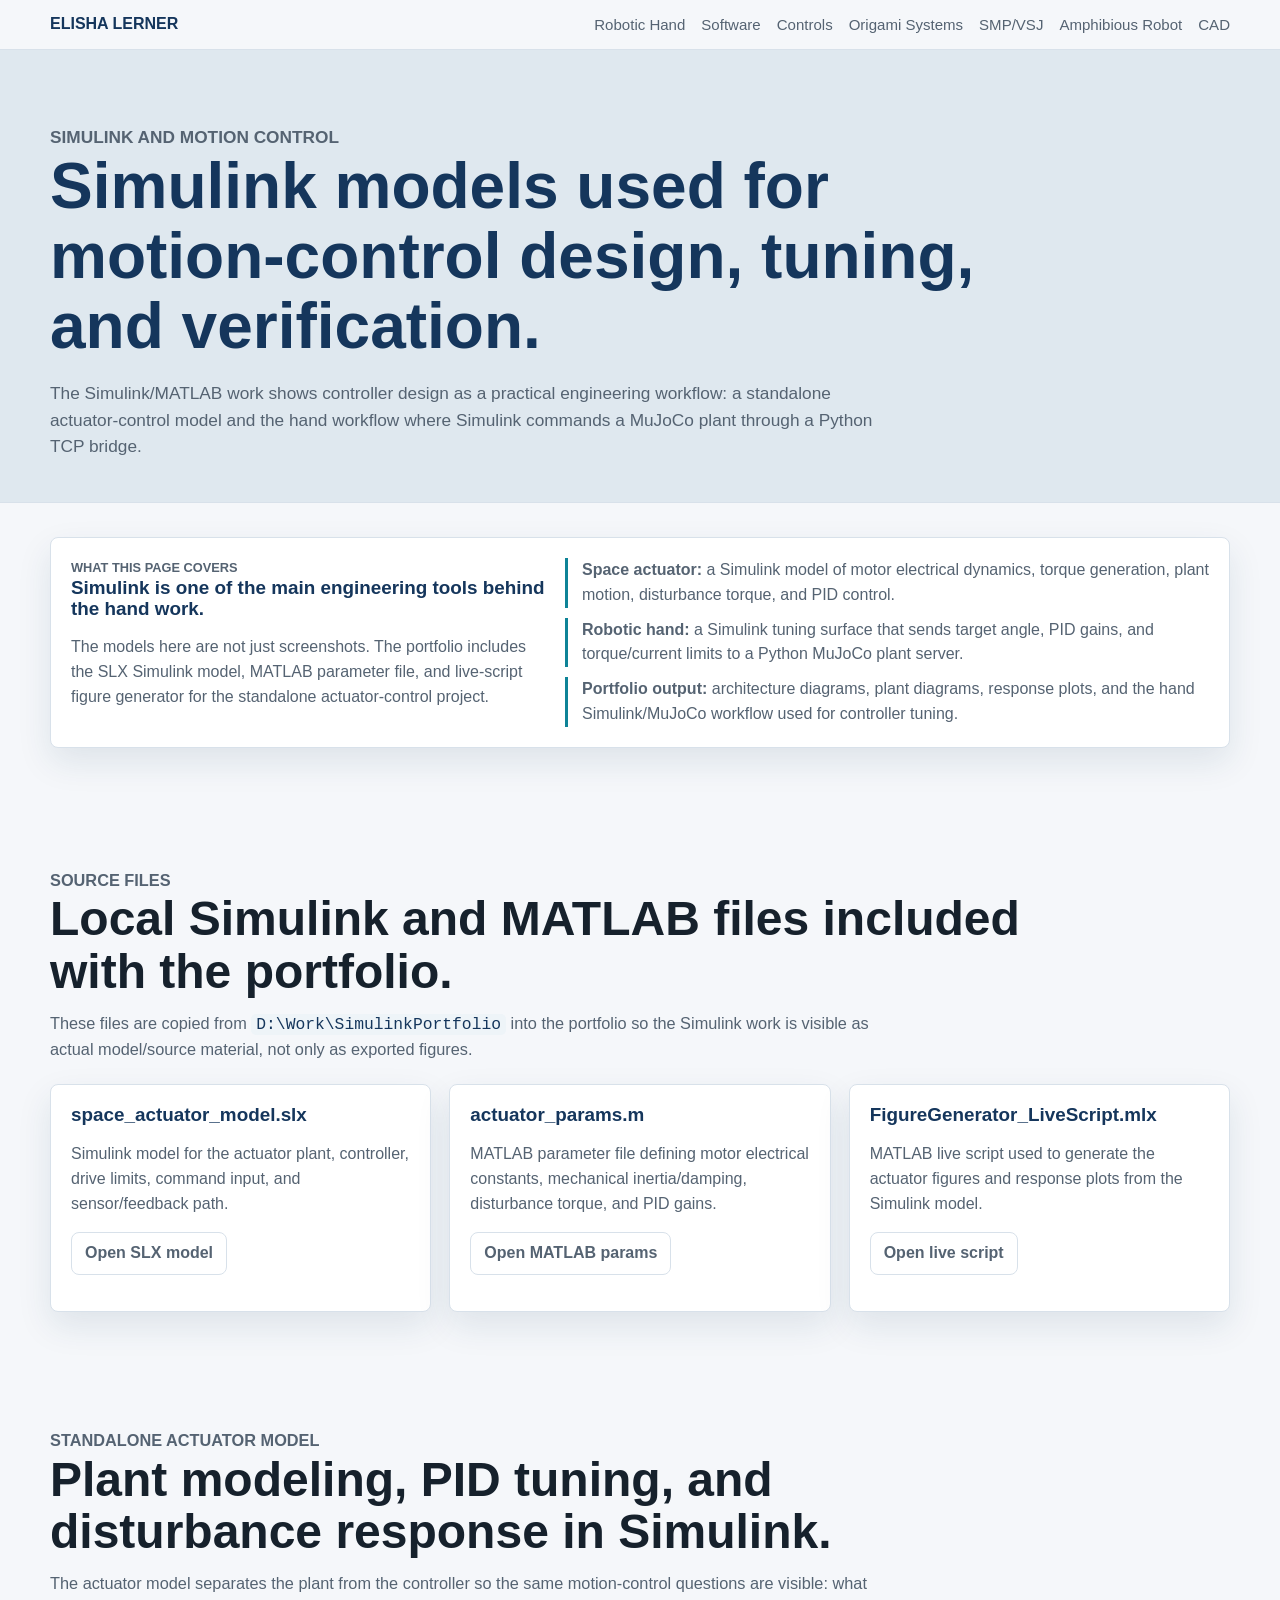
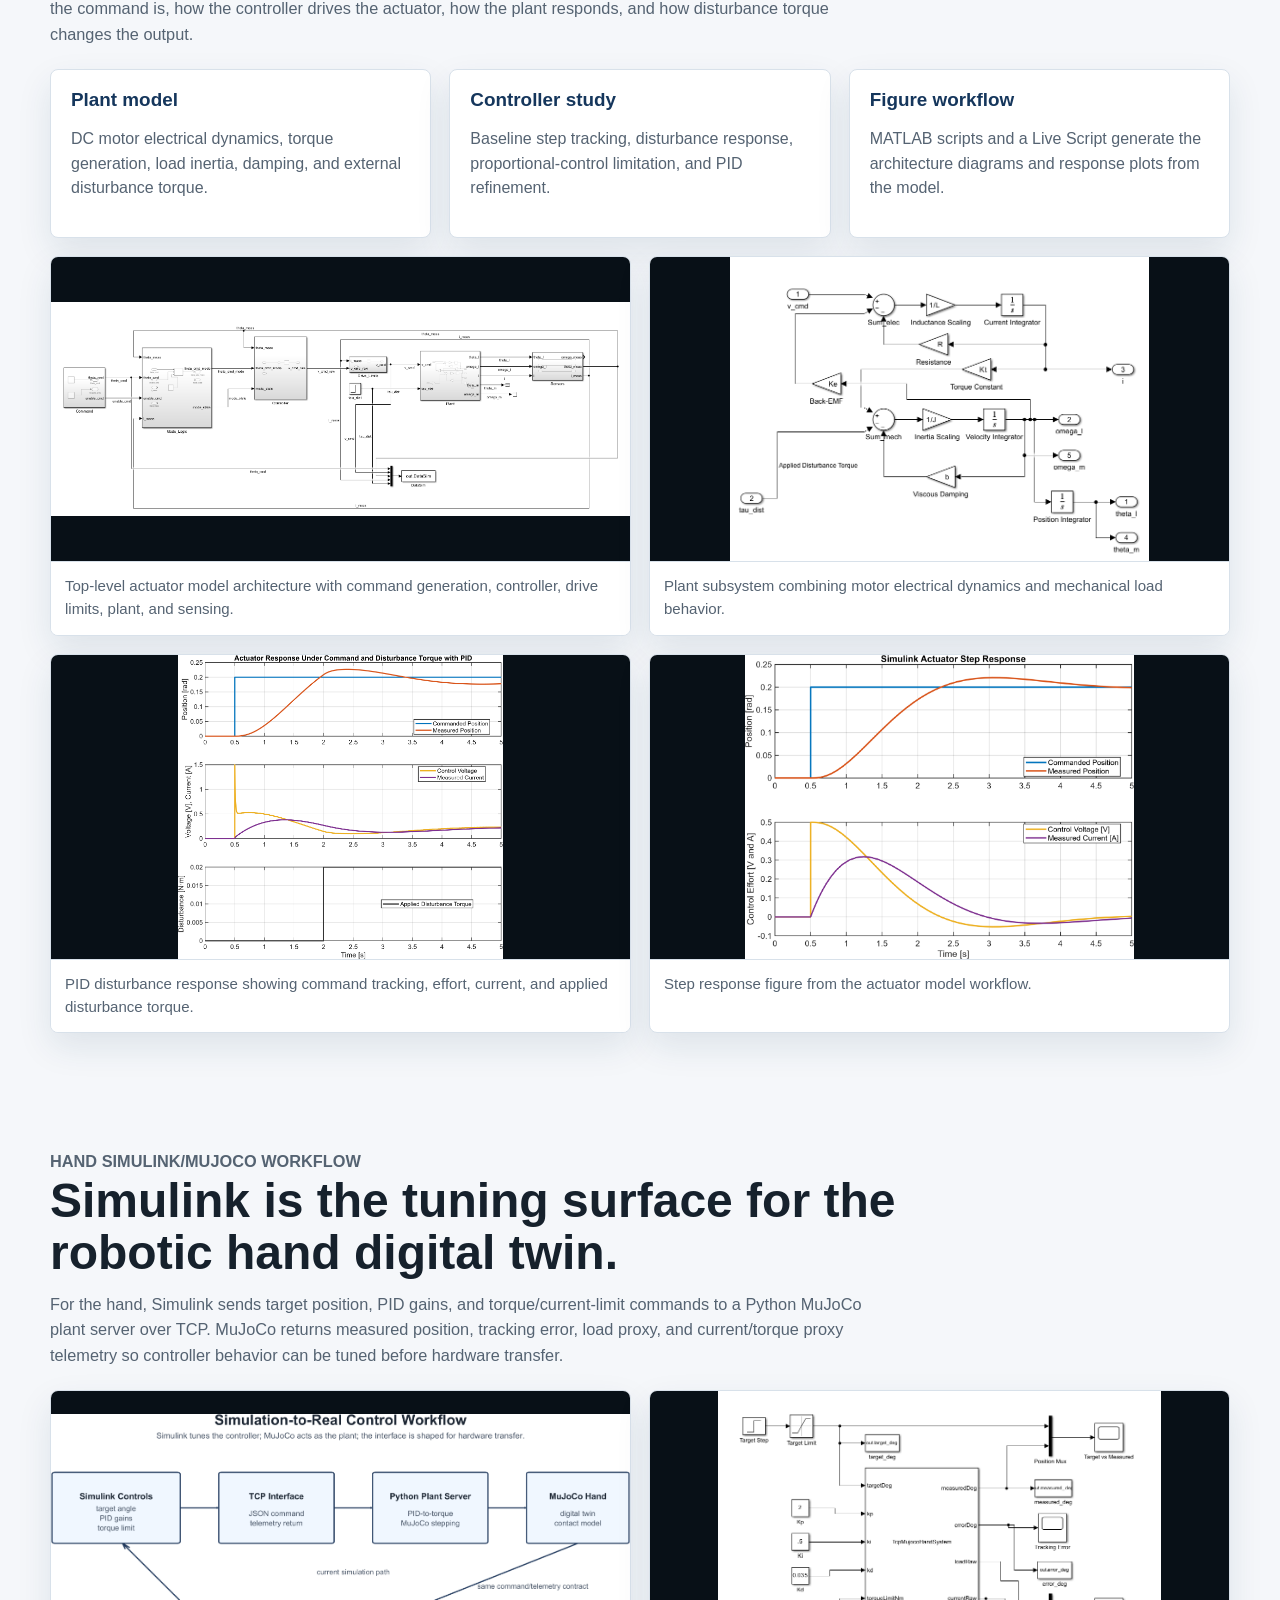
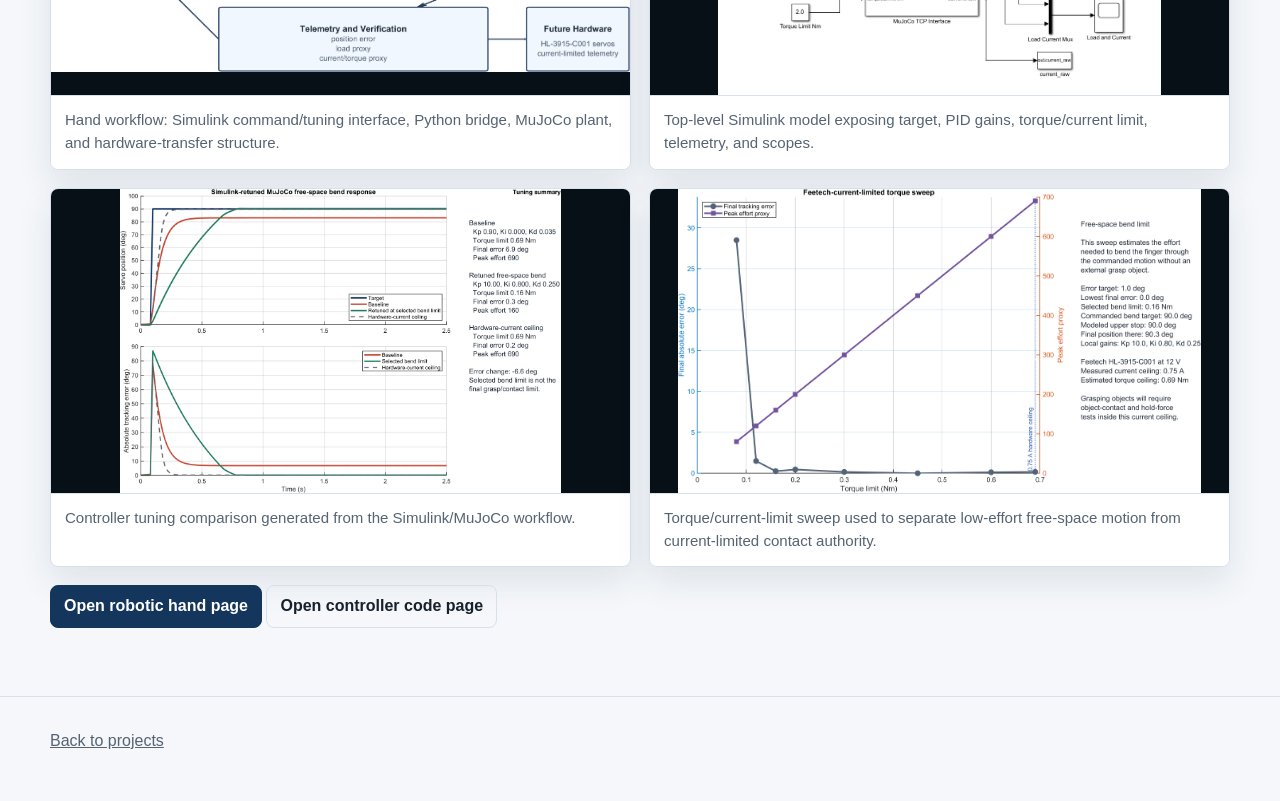
==== controls.html @ 348d8ac0 "Publish portfolio site" ====
<!doctype html>
<html lang="en">
<head>
  <meta charset="utf-8">
  <meta name="viewport" content="width=device-width, initial-scale=1">
  <title>Simulink Motion Control | Elisha Lerner</title>
  <link rel="stylesheet" href="style.css">
</head>
<body>
  <header class="topbar"><nav class="nav"><a class="brand" href="index.html">Elisha Lerner</a><div class="links"><a href="hand.html">Robotic Hand</a><a href="software.html">Software</a><a href="controls.html">Controls</a><a href="modular-origami.html">Origami Systems</a><a href="smp-origami-tca.html">SMP/VSJ</a><a href="amphibious.html">Amphibious Robot</a><a href="cad.html">CAD</a></div></nav></header>
  <section class="page-hero">
    <div class="shell">
      <p class="eyebrow">Simulink and motion control</p>
      <h1>Simulink models used for motion-control design, tuning, and verification.</h1>
      <p>The Simulink/MATLAB work shows controller design as a practical engineering workflow: a standalone actuator-control model and the hand workflow where Simulink commands a MuJoCo plant through a Python TCP bridge.</p>
    </div>
  </section>
  <main class="shell">
    <section class="section tight">
      <div class="case-snapshot">
        <div>
          <p class="snapshot-label">What this page covers</p>
          <h3>Simulink is one of the main engineering tools behind the hand work.</h3>
          <p>The models here are not just screenshots. The portfolio includes the SLX Simulink model, MATLAB parameter file, and live-script figure generator for the standalone actuator-control project.</p>
        </div>
        <ul>
          <li><strong>Space actuator:</strong> a Simulink model of motor electrical dynamics, torque generation, plant motion, disturbance torque, and PID control.</li>
          <li><strong>Robotic hand:</strong> a Simulink tuning surface that sends target angle, PID gains, and torque/current limits to a Python MuJoCo plant server.</li>
          <li><strong>Portfolio output:</strong> architecture diagrams, plant diagrams, response plots, and the hand Simulink/MuJoCo workflow used for controller tuning.</li>
        </ul>
      </div>
    </section>

    <section class="section">
      <div class="section-head">
        <p class="eyebrow">Source files</p>
        <h2>Local Simulink and MATLAB files included with the portfolio.</h2>
        <p>These files are copied from <code>D:\Work\SimulinkPortfolio</code> into the portfolio so the Simulink work is visible as actual model/source material, not only as exported figures.</p>
      </div>
      <div class="grid-3">
        <div class="panel"><h3>space_actuator_model.slx</h3><p>Simulink model for the actuator plant, controller, drive limits, command input, and sensor/feedback path.</p><p><a class="button" href="assets/simulink/source/space_actuator_model.slx">Open SLX model</a></p></div>
        <div class="panel"><h3>actuator_params.m</h3><p>MATLAB parameter file defining motor electrical constants, mechanical inertia/damping, disturbance torque, and PID gains.</p><p><a class="button" href="assets/simulink/source/actuator_params.m">Open MATLAB params</a></p></div>
        <div class="panel"><h3>FigureGenerator_LiveScript.mlx</h3><p>MATLAB live script used to generate the actuator figures and response plots from the Simulink model.</p><p><a class="button" href="assets/simulink/source/FigureGenerator_LiveScript.mlx">Open live script</a></p></div>
      </div>
    </section>

    <section class="section">
      <div class="section-head">
        <p class="eyebrow">Standalone actuator model</p>
        <h2>Plant modeling, PID tuning, and disturbance response in Simulink.</h2>
        <p>The actuator model separates the plant from the controller so the same motion-control questions are visible: what the command is, how the controller drives the actuator, how the plant responds, and how disturbance torque changes the output.</p>
      </div>
      <div class="grid-3">
        <div class="panel"><h3>Plant model</h3><p>DC motor electrical dynamics, torque generation, load inertia, damping, and external disturbance torque.</p></div>
        <div class="panel"><h3>Controller study</h3><p>Baseline step tracking, disturbance response, proportional-control limitation, and PID refinement.</p></div>
        <div class="panel"><h3>Figure workflow</h3><p>MATLAB scripts and a Live Script generate the architecture diagrams and response plots from the model.</p></div>
      </div>
      <div class="grid-2 source-note">
        <figure class="wide-media"><img src="assets/simulink/full-architecture.png" alt="Full Simulink actuator architecture"><figcaption>Top-level actuator model architecture with command generation, controller, drive limits, plant, and sensing.</figcaption></figure>
        <figure class="wide-media"><img src="assets/simulink/plant-architecture.png" alt="Simulink actuator plant architecture"><figcaption>Plant subsystem combining motor electrical dynamics and mechanical load behavior.</figcaption></figure>
        <figure class="wide-media"><img src="assets/simulink/actuator-disturbance-response-pid.png" alt="PID disturbance response"><figcaption>PID disturbance response showing command tracking, effort, current, and applied disturbance torque.</figcaption></figure>
        <figure class="wide-media"><img src="assets/simulink/actuator-step-response.png" alt="Actuator step response"><figcaption>Step response figure from the actuator model workflow.</figcaption></figure>
      </div>
    </section>

    <section class="section">
      <div class="section-head">
        <p class="eyebrow">Hand Simulink/MuJoCo workflow</p>
        <h2>Simulink is the tuning surface for the robotic hand digital twin.</h2>
        <p>For the hand, Simulink sends target position, PID gains, and torque/current-limit commands to a Python MuJoCo plant server over TCP. MuJoCo returns measured position, tracking error, load proxy, and current/torque proxy telemetry so controller behavior can be tuned before hardware transfer.</p>
      </div>
      <div class="grid-2">
        <figure class="wide-media"><img src="assets/hand/system-architecture.png" alt="Simulation-to-real robotic hand workflow"><figcaption>Hand workflow: Simulink command/tuning interface, Python bridge, MuJoCo plant, and hardware-transfer structure.</figcaption></figure>
        <figure class="wide-media"><img src="assets/hand/top-level-simulink.png" alt="Top-level Simulink hand controls"><figcaption>Top-level Simulink model exposing target, PID gains, torque/current limit, telemetry, and scopes.</figcaption></figure>
        <figure class="wide-media"><img src="assets/hand/controller-tuning-comparison.png" alt="Controller tuning comparison"><figcaption>Controller tuning comparison generated from the Simulink/MuJoCo workflow.</figcaption></figure>
        <figure class="wide-media"><img src="assets/hand/torque-limit-sweep.png" alt="Torque limit sweep"><figcaption>Torque/current-limit sweep used to separate low-effort free-space motion from current-limited contact authority.</figcaption></figure>
      </div>
      <p class="source-note"><a class="button primary" href="hand.html">Open robotic hand page</a> <a class="button" href="software.html">Open controller code page</a></p>
    </section>
  </main>
  <footer class="footer"><div class="shell"><a href="index.html">Back to projects</a></div></footer>
</body>
</html>
---- style.css ----
:root {
  --ink: #16212c;
  --muted: #556372;
  --paper: #f5f7fa;
  --panel: #ffffff;
  --line: #d8e1ea;
  --blue: #15365c;
  --cyan: #0e8397;
  --orange: #b85a2a;
  --green: #16735d;
  --violet: #594b8a;
  --shadow: 0 14px 34px rgba(21, 54, 92, 0.10);
}

* { box-sizing: border-box; }
html { scroll-behavior: smooth; }
body {
  margin: 0;
  color: var(--ink);
  background: var(--paper);
  font-family: Aptos, Calibri, "Segoe UI", sans-serif;
  font-size: 16px;
  line-height: 1.55;
  overflow-x: hidden;
}
a { color: inherit; }
img, video { display: block; max-width: 100%; }
code {
  padding: 1px 5px;
  border-radius: 5px;
  background: #eef4f8;
  color: var(--blue);
}

.code-view {
  margin: 0;
  padding: 18px;
  overflow: auto;
  max-height: 78vh;
  color: #dce7ef;
  background: #0b141d;
  border: 1px solid #1e3347;
  border-radius: 8px;
  box-shadow: var(--shadow);
  font: 0.88rem/1.5 Consolas, "Cascadia Code", "Courier New", monospace;
  white-space: pre;
}

.code-view code {
  padding: 0;
  color: inherit;
  background: transparent;
}

.topbar {
  position: sticky;
  top: 0;
  z-index: 20;
  background: rgba(245, 247, 250, 0.94);
  border-bottom: 1px solid var(--line);
  backdrop-filter: blur(14px);
}

.nav {
  width: min(1180px, calc(100% - 36px));
  margin: 0 auto;
  display: flex;
  align-items: center;
  justify-content: space-between;
  gap: 18px;
  padding: 12px 0;
}

.brand {
  color: var(--blue);
  font-weight: 800;
  letter-spacing: 0;
  text-transform: uppercase;
  text-decoration: none;
  white-space: nowrap;
}

.links {
  display: flex;
  flex-wrap: wrap;
  justify-content: flex-end;
  gap: 12px 16px;
  color: var(--muted);
  font-size: 0.94rem;
}

.links a {
  text-decoration: none;
}

.links a:hover,
.links a:focus-visible {
  color: var(--blue);
}

.hero {
  min-height: 650px;
  position: relative;
  display: grid;
  align-items: end;
  overflow: hidden;
  background: #05080b;
}

.hero video,
.hero img.bg {
  position: absolute;
  inset: 0;
  width: 100%;
  height: 100%;
  object-fit: cover;
  opacity: 0.72;
}

.hero::after {
  content: "";
  position: absolute;
  inset: 0;
  background:
    linear-gradient(90deg, rgba(5, 8, 11, 0.94), rgba(5, 8, 11, 0.66) 50%, rgba(5, 8, 11, 0.30)),
    linear-gradient(0deg, rgba(5, 8, 11, 0.78), rgba(5, 8, 11, 0.05) 42%);
}

.hero-content {
  position: relative;
  z-index: 1;
  width: min(1180px, calc(100% - 36px));
  margin: 0 auto;
  padding: 88px 0 58px;
  color: white;
}

.eyebrow {
  margin: 0 0 12px;
  color: #8fd9e6;
  font-weight: 800;
  letter-spacing: 0;
  text-transform: uppercase;
  font-size: 0.82rem;
}

h1, h2, h3 {
  margin: 0;
  line-height: 1.1;
  letter-spacing: 0;
}

h1 {
  max-width: 940px;
  font-size: 4.65rem;
  overflow-wrap: break-word;
}

.hero-content .lede {
  max-width: 790px;
  margin: 20px 0 0;
  color: rgba(255,255,255,0.86);
  font-size: 1.14rem;
}

.hero-proof {
  display: grid;
  grid-template-columns: repeat(4, minmax(0, 1fr));
  gap: 10px;
  max-width: 940px;
  margin-top: 26px;
}

.proof-item {
  min-height: 96px;
  padding: 13px 14px;
  border: 1px solid rgba(255,255,255,0.22);
  border-radius: 8px;
  background: rgba(255,255,255,0.10);
}

.proof-item strong {
  display: block;
  color: #fff;
  font-size: 1.38rem;
  line-height: 1.1;
}

.proof-item span {
  display: block;
  margin-top: 7px;
  color: rgba(255,255,255,0.76);
  font-size: 0.92rem;
}

.actions, .chips, .tag-list {
  display: flex;
  flex-wrap: wrap;
  gap: 10px;
  margin-top: 24px;
}

.button, .chip, .tag {
  display: inline-flex;
  align-items: center;
  min-height: 38px;
  border: 1px solid var(--line);
  border-radius: 8px;
  padding: 8px 13px;
  text-decoration: none;
  font-weight: 700;
}

.button.primary {
  color: #fff;
  background: var(--blue);
  border-color: var(--blue);
}

.button:hover,
.button:focus-visible {
  border-color: var(--cyan);
}

.hero .button {
  color: #fff;
  border-color: rgba(255,255,255,0.35);
  background: rgba(255,255,255,0.10);
}

.hero .button.primary {
  background: #fff;
  color: var(--blue);
  border-color: #fff;
}

.chip, .tag {
  min-height: 32px;
  color: var(--muted);
  background: #eef4f7;
  border-color: #dbe7ef;
  font-size: 0.88rem;
}

.hero .chip {
  color: rgba(255,255,255,0.86);
  background: rgba(255,255,255,0.10);
  border-color: rgba(255,255,255,0.20);
}

.shell {
  width: min(1180px, calc(100% - 36px));
  margin: 0 auto;
}

.section {
  padding: 52px 0;
}

.section.tight {
  padding: 34px 0;
}

.section-head {
  margin-bottom: 22px;
}

.section-head h2 {
  max-width: 980px;
  font-size: 3rem;
}

.section-head p {
  max-width: 820px;
  margin: 12px 0 0;
  color: var(--muted);
  font-size: 1.02rem;
}

.grid-2, .grid-3, .grid-4 {
  display: grid;
  gap: 18px;
}

.grid-2 { grid-template-columns: repeat(2, minmax(0, 1fr)); }
.grid-3 { grid-template-columns: repeat(3, minmax(0, 1fr)); }
.grid-4 { grid-template-columns: repeat(4, minmax(0, 1fr)); }

.panel, .card, .metric, figure, .quote-box, .case-snapshot, .role-strip {
  background: var(--panel);
  border: 1px solid var(--line);
  border-radius: 8px;
  box-shadow: var(--shadow);
}

.panel, .card, .metric, .quote-box, .case-snapshot {
  padding: 20px;
}

.card h3, .panel h3, .case-snapshot h3 {
  color: var(--blue);
  font-size: 1.18rem;
  margin-bottom: 9px;
}

.card p, .panel p, .metric span, figcaption, li, .case-snapshot p {
  color: var(--muted);
}

.metric strong {
  display: block;
  color: var(--blue);
  font-size: 2.35rem;
  line-height: 1;
  overflow-wrap: anywhere;
}

.metric span {
  display: block;
  margin-top: 8px;
}

.role-strip {
  display: grid;
  grid-template-columns: repeat(4, minmax(0, 1fr));
  overflow: hidden;
}

.role-strip div {
  padding: 18px 20px;
  border-left: 1px solid var(--line);
}

.role-strip div:first-child {
  border-left: 0;
}

.role-strip strong {
  display: block;
  color: var(--blue);
  margin-bottom: 6px;
}

.role-strip span {
  color: var(--muted);
}

.case-snapshot {
  display: grid;
  grid-template-columns: 0.85fr 1.15fr;
  gap: 18px;
  align-items: start;
  margin-bottom: 22px;
}

.snapshot-label {
  margin: 0;
  color: var(--orange);
  font-weight: 800;
  text-transform: uppercase;
  font-size: 0.8rem;
}

.case-snapshot ul {
  margin: 0;
  padding: 0;
  display: grid;
  gap: 10px;
}

.case-snapshot li {
  list-style: none;
  padding: 0 0 0 14px;
  border-left: 3px solid var(--cyan);
}

.evidence-links {
  display: flex;
  flex-wrap: wrap;
  gap: 10px;
  margin-top: 16px;
}

figure { margin: 0; overflow: hidden; }

figure img, figure video {
  width: 100%;
  background: #081017;
}

figcaption {
  padding: 12px 14px 14px;
  border-top: 1px solid var(--line);
  background: #fff;
  font-size: 0.94rem;
}

.wide-media img, .wide-media video { aspect-ratio: 16 / 8.4; object-fit: contain; }
.media-fill img, .media-fill video { aspect-ratio: 16 / 9; object-fit: cover; }
.media-contain img, .media-contain video {
  width: 100%;
  aspect-ratio: 16 / 10;
  object-fit: contain;
  padding: 10px;
  background: #f7f9fb;
}
.diagram-media img, .diagram-media video { aspect-ratio: 4 / 3; }
.compact-section { padding-top: 18px; }

.project-detail {
  display: grid;
  grid-template-columns: 0.95fr 1.05fr;
  gap: 18px;
  align-items: start;
}

.fact-list {
  margin: 0;
  padding: 0;
  display: grid;
  gap: 10px;
}

.fact-list li {
  list-style: none;
  padding: 12px 14px;
  background: #eef4f8;
  border-left: 4px solid var(--cyan);
}

.lead-case {
  display: grid;
  grid-template-columns: 1.05fr 0.95fr;
  gap: 22px;
  align-items: start;
}

.lead-copy {
  display: grid;
  gap: 16px;
}

.timeline {
  display: grid;
  gap: 12px;
}

.timeline li {
  list-style: none;
  padding: 13px 15px;
  border-left: 4px solid var(--cyan);
  background: #eef7fa;
}

.table-wrap {
  overflow-x: auto;
  background: #fff;
  border: 1px solid var(--line);
  border-radius: 8px;
}

table {
  width: 100%;
  border-collapse: collapse;
}

th, td {
  padding: 12px 14px;
  border-top: 1px solid var(--line);
  text-align: left;
  vertical-align: top;
}

thead th {
  border-top: 0;
  color: var(--blue);
  background: #eaf1f7;
  font-size: 0.84rem;
  text-transform: uppercase;
  letter-spacing: 0;
}

td { color: var(--muted); }

.status {
  display: inline-block;
  border-radius: 6px;
  padding: 3px 8px;
  color: #fff;
  background: var(--green);
  font-weight: 800;
  font-size: 0.78rem;
}

.warning { color: var(--orange); font-weight: 800; }
.source-note { margin-top: 18px; }

.page-hero {
  background: #dfe8ef;
  border-bottom: 1px solid var(--line);
}

.page-hero .shell {
  padding: 56px 0 42px;
}

.page-hero h1 {
  color: var(--blue);
  max-width: 980px;
  font-size: 4rem;
}

.page-hero p {
  max-width: 840px;
  margin: 18px 0 0;
  color: var(--muted);
  font-size: 1.08rem;
}

.footer {
  padding: 32px 0 48px;
  border-top: 1px solid var(--line);
  color: var(--muted);
}

.project-grid {
  display: grid;
  grid-template-columns: repeat(2, minmax(0, 1fr));
  gap: 18px;
}

.project-card {
  display: grid;
  grid-template-columns: 0.9fr 1.1fr;
  gap: 0;
  min-height: 260px;
  overflow: hidden;
  background: var(--panel);
  border: 1px solid var(--line);
  border-radius: 8px;
  box-shadow: var(--shadow);
}

.project-card.featured {
  grid-column: 1 / -1;
  grid-template-columns: 1.05fr 0.95fr;
  min-height: 330px;
  border-color: rgba(14, 131, 151, 0.45);
}

.project-card img {
  width: 100%;
  height: 100%;
  min-height: 260px;
  object-fit: cover;
  background: #071016;
}

.project-card > div {
  padding: 22px;
  display: flex;
  flex-direction: column;
  align-items: flex-start;
  justify-content: center;
}

.project-card h3 {
  color: var(--blue);
  font-size: 1.55rem;
}

.project-card p {
  margin: 12px 0 18px;
  color: var(--muted);
}

.summary-band {
  background: #eaf0f5;
  border-top: 1px solid var(--line);
  border-bottom: 1px solid var(--line);
}

.summary-band .shell {
  padding: 26px 0;
  display: flex;
  justify-content: space-between;
  gap: 18px;
  align-items: center;
}

.summary-band p {
  margin: 0;
  color: var(--muted);
}

@media (max-width: 1000px) {
  h1 { font-size: 3.7rem; }
  .page-hero h1 { font-size: 3.35rem; }
  .section-head h2 { font-size: 2.45rem; }
  .hero-proof, .role-strip, .grid-4 { grid-template-columns: repeat(2, minmax(0, 1fr)); }
}

@media (max-width: 900px) {
  .shell, .nav, .hero-content {
    width: calc(100% - 28px);
    max-width: 1180px;
  }

  .nav {
    align-items: flex-start;
    flex-direction: column;
    gap: 10px;
  }

  .links {
    width: 100%;
    display: flex;
    flex-wrap: nowrap;
    justify-content: flex-start;
    gap: 8px;
    overflow-x: auto;
    padding-bottom: 4px;
  }

  .links a {
    flex: 0 0 auto;
    padding: 7px 10px;
    border: 1px solid var(--line);
    border-radius: 8px;
    background: #fff;
  }

  .lead-case,
  .grid-2,
  .grid-3,
  .project-grid,
  .project-card,
  .project-card.featured,
  .project-detail,
  .case-snapshot {
    grid-template-columns: 1fr;
  }

  .project-card.featured { grid-column: auto; }
  .hero { min-height: auto; }
  h1 { font-size: 2.7rem; }
  .hero-content h1,
  .hero-content .lede,
  .hero-proof,
  .hero .actions {
    max-width: 360px;
  }
  .hero-proof {
    grid-template-columns: 1fr;
  }
  .page-hero h1 { font-size: 2.65rem; }
  .section-head h2 { font-size: 2.25rem; }
  .role-strip div:nth-child(odd) { border-left: 0; }
}

@media (max-width: 620px) {
  .shell, .nav, .hero-content {
    width: calc(100% - 22px);
    max-width: 1180px;
  }
  .hero-content { padding: 76px 0 44px; }
  .section { padding: 38px 0; }
  h1 { font-size: 2.32rem; }
  .page-hero h1 { font-size: 2.55rem; }
  .section-head h2 { font-size: 2rem; }
  .hero-proof, .role-strip, .grid-4 { grid-template-columns: 1fr; }
  .role-strip div { border-left: 0; border-top: 1px solid var(--line); }
  .role-strip div:first-child { border-top: 0; }
  .metric strong { font-size: 2rem; }
  .summary-band .shell { display: block; }
  .summary-band .button { margin-top: 12px; }
}
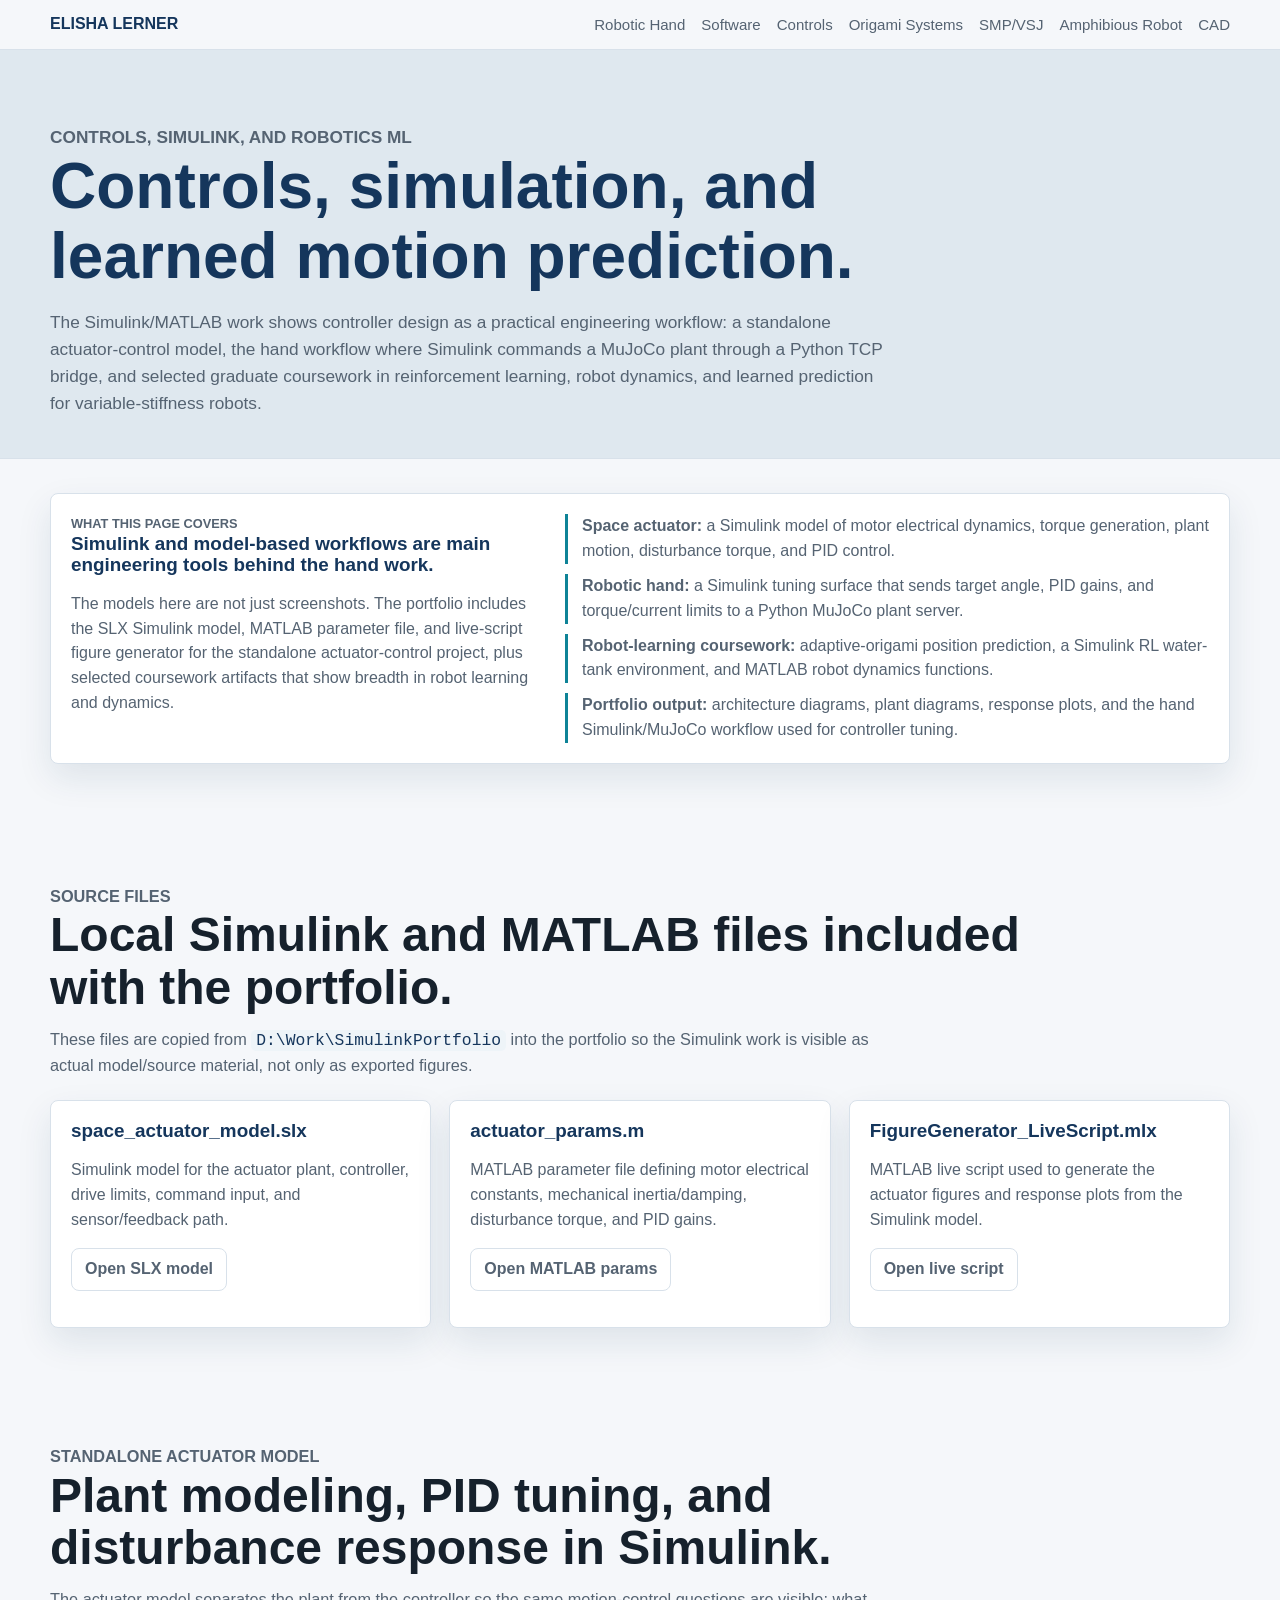
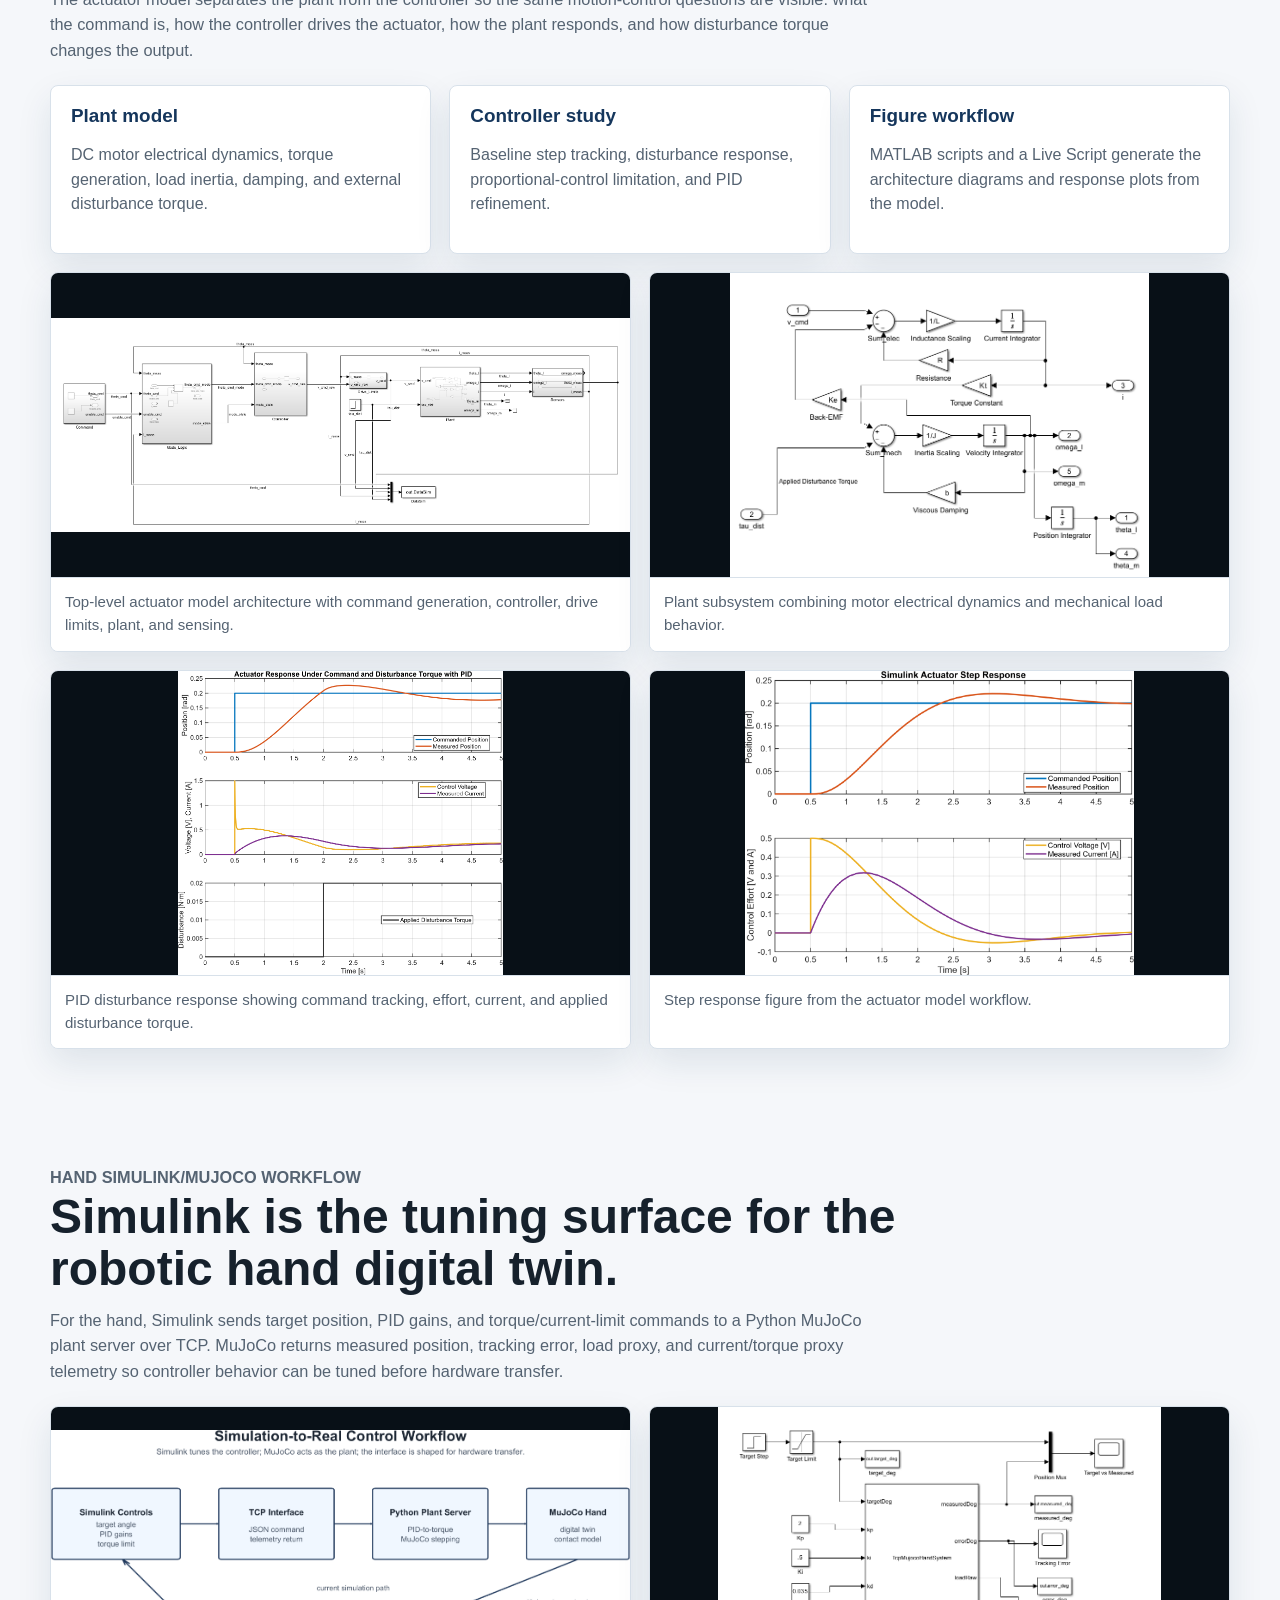
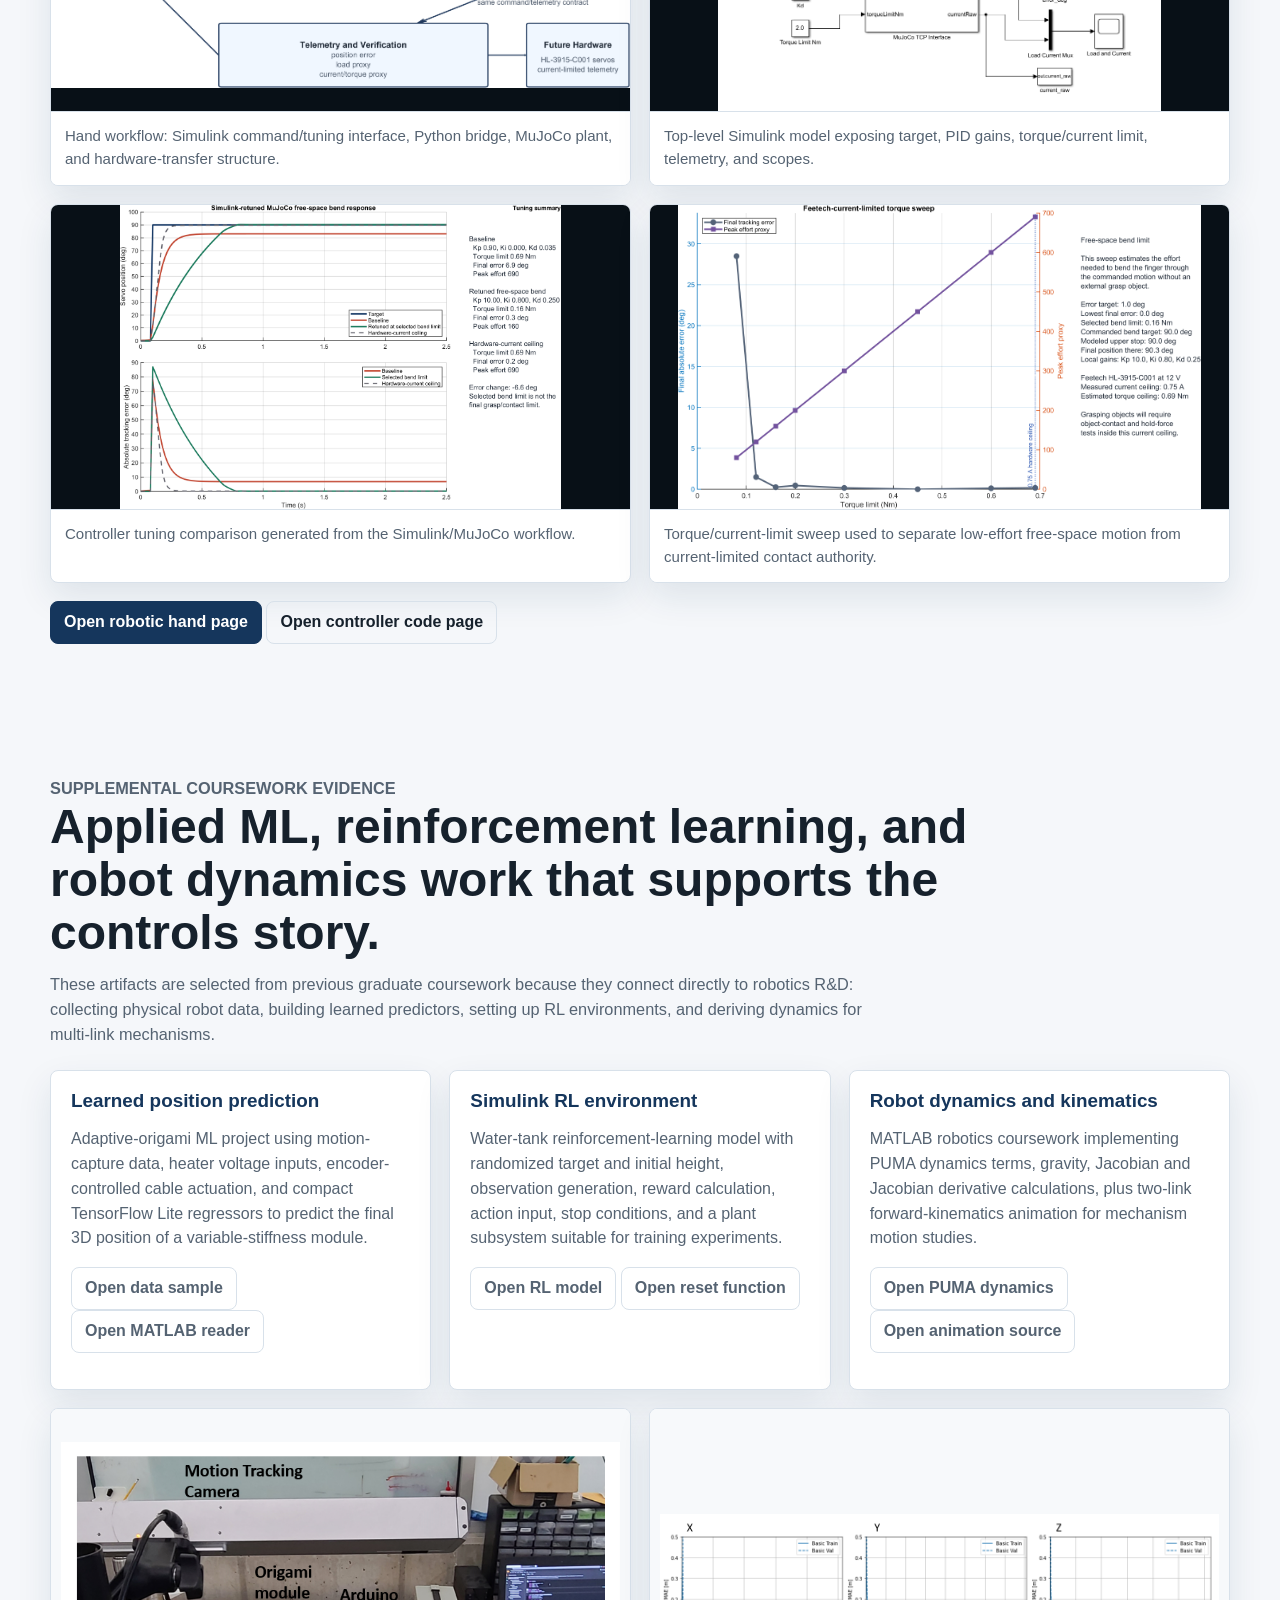
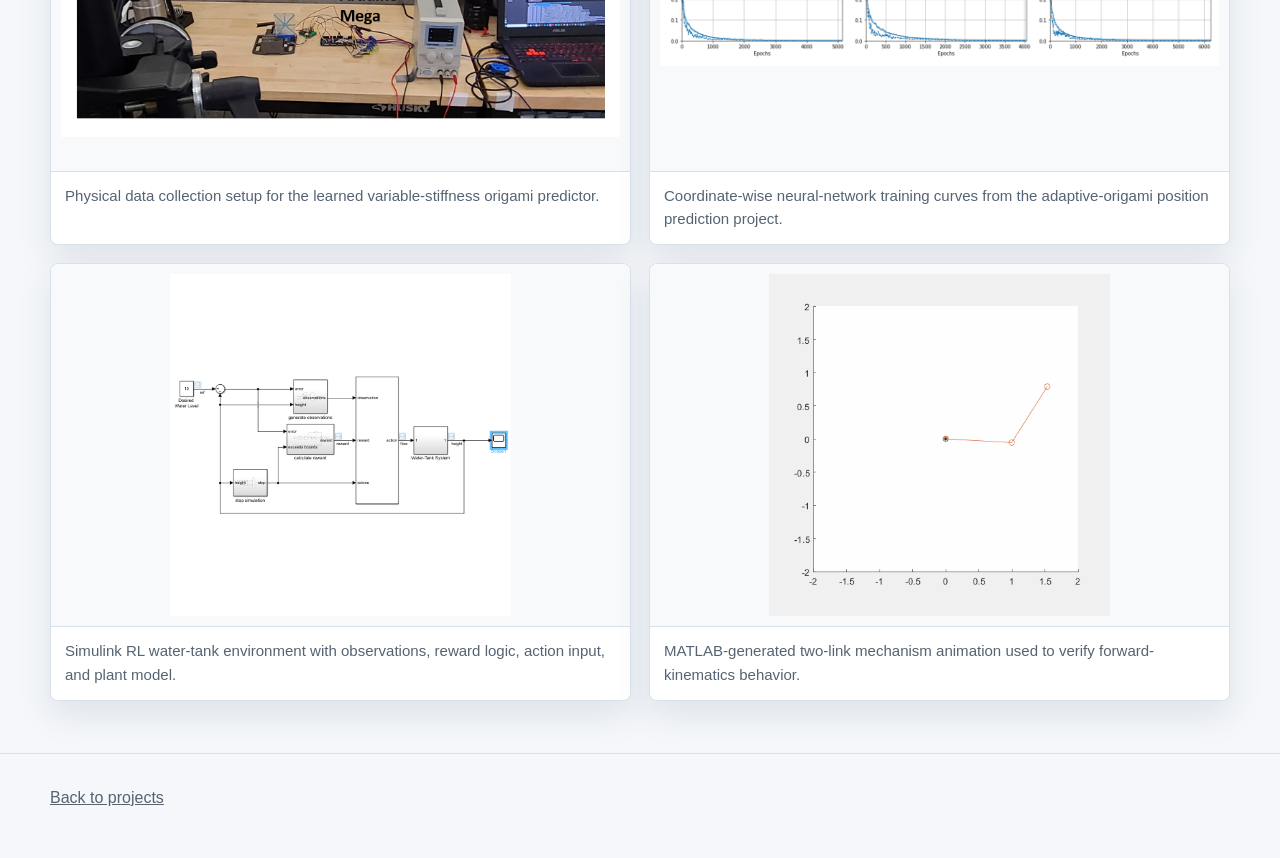
==== commit acfda7c3: "Add supplemental controls coursework evidence" ====
--- a/controls.html
+++ b/controls.html
@@ -3,16 +3,16 @@
 <head>
   <meta charset="utf-8">
   <meta name="viewport" content="width=device-width, initial-scale=1">
-  <title>Simulink Motion Control | Elisha Lerner</title>
+  <title>Controls, Simulink, and Robotics ML | Elisha Lerner</title>
   <link rel="stylesheet" href="style.css">
 </head>
 <body>
   <header class="topbar"><nav class="nav"><a class="brand" href="index.html">Elisha Lerner</a><div class="links"><a href="hand.html">Robotic Hand</a><a href="software.html">Software</a><a href="controls.html">Controls</a><a href="modular-origami.html">Origami Systems</a><a href="smp-origami-tca.html">SMP/VSJ</a><a href="amphibious.html">Amphibious Robot</a><a href="cad.html">CAD</a></div></nav></header>
   <section class="page-hero">
     <div class="shell">
-      <p class="eyebrow">Simulink and motion control</p>
-      <h1>Simulink models used for motion-control design, tuning, and verification.</h1>
-      <p>The Simulink/MATLAB work shows controller design as a practical engineering workflow: a standalone actuator-control model and the hand workflow where Simulink commands a MuJoCo plant through a Python TCP bridge.</p>
+      <p class="eyebrow">Controls, Simulink, and robotics ML</p>
+      <h1>Controls, simulation, and learned motion prediction.</h1>
+      <p>The Simulink/MATLAB work shows controller design as a practical engineering workflow: a standalone actuator-control model, the hand workflow where Simulink commands a MuJoCo plant through a Python TCP bridge, and selected graduate coursework in reinforcement learning, robot dynamics, and learned prediction for variable-stiffness robots.</p>
     </div>
   </section>
   <main class="shell">
@@ -20,12 +20,13 @@
       <div class="case-snapshot">
         <div>
           <p class="snapshot-label">What this page covers</p>
-          <h3>Simulink is one of the main engineering tools behind the hand work.</h3>
-          <p>The models here are not just screenshots. The portfolio includes the SLX Simulink model, MATLAB parameter file, and live-script figure generator for the standalone actuator-control project.</p>
+          <h3>Simulink and model-based workflows are main engineering tools behind the hand work.</h3>
+          <p>The models here are not just screenshots. The portfolio includes the SLX Simulink model, MATLAB parameter file, and live-script figure generator for the standalone actuator-control project, plus selected coursework artifacts that show breadth in robot learning and dynamics.</p>
         </div>
         <ul>
           <li><strong>Space actuator:</strong> a Simulink model of motor electrical dynamics, torque generation, plant motion, disturbance torque, and PID control.</li>
           <li><strong>Robotic hand:</strong> a Simulink tuning surface that sends target angle, PID gains, and torque/current limits to a Python MuJoCo plant server.</li>
+          <li><strong>Robot-learning coursework:</strong> adaptive-origami position prediction, a Simulink RL water-tank environment, and MATLAB robot dynamics functions.</li>
           <li><strong>Portfolio output:</strong> architecture diagrams, plant diagrams, response plots, and the hand Simulink/MuJoCo workflow used for controller tuning.</li>
         </ul>
       </div>
@@ -77,6 +78,37 @@
       </div>
       <p class="source-note"><a class="button primary" href="hand.html">Open robotic hand page</a> <a class="button" href="software.html">Open controller code page</a></p>
     </section>
+
+    <section class="section" id="coursework-controls">
+      <div class="section-head">
+        <p class="eyebrow">Supplemental coursework evidence</p>
+        <h2>Applied ML, reinforcement learning, and robot dynamics work that supports the controls story.</h2>
+        <p>These artifacts are selected from previous graduate coursework because they connect directly to robotics R&amp;D: collecting physical robot data, building learned predictors, setting up RL environments, and deriving dynamics for multi-link mechanisms.</p>
+      </div>
+      <div class="grid-3">
+        <div class="panel">
+          <h3>Learned position prediction</h3>
+          <p>Adaptive-origami ML project using motion-capture data, heater voltage inputs, encoder-controlled cable actuation, and compact TensorFlow Lite regressors to predict the final 3D position of a variable-stiffness module.</p>
+          <p><a class="button" href="assets/coursework/source/ml-position-data.csv">Open data sample</a> <a class="button" href="assets/coursework/source/motion-capture-csv-reader.m">Open MATLAB reader</a></p>
+        </div>
+        <div class="panel">
+          <h3>Simulink RL environment</h3>
+          <p>Water-tank reinforcement-learning model with randomized target and initial height, observation generation, reward calculation, action input, stop conditions, and a plant subsystem suitable for training experiments.</p>
+          <p><a class="button" href="assets/coursework/source/rlwatertank.slx">Open RL model</a> <a class="button" href="assets/coursework/source/localResetFcn.m">Open reset function</a></p>
+        </div>
+        <div class="panel">
+          <h3>Robot dynamics and kinematics</h3>
+          <p>MATLAB robotics coursework implementing PUMA dynamics terms, gravity, Jacobian and Jacobian derivative calculations, plus two-link forward-kinematics animation for mechanism motion studies.</p>
+          <p><a class="button" href="assets/coursework/source/Puma_coeff.m">Open PUMA dynamics</a> <a class="button" href="assets/coursework/source/two_link_anim.m">Open animation source</a></p>
+        </div>
+      </div>
+      <div class="grid-2 source-note">
+        <figure class="media-contain"><img src="assets/coursework/ml-motion-capture-setup.png" alt="Motion-capture setup for adaptive origami ML project"><figcaption>Physical data collection setup for the learned variable-stiffness origami predictor.</figcaption></figure>
+        <figure class="media-contain"><img src="assets/coursework/ml-training-mae.png" alt="Training mean absolute error plots for X Y and Z coordinate models"><figcaption>Coordinate-wise neural-network training curves from the adaptive-origami position prediction project.</figcaption></figure>
+        <figure class="media-contain"><img src="assets/coursework/rl-water-tank-model.png" alt="Simulink reinforcement-learning water tank model"><figcaption>Simulink RL water-tank environment with observations, reward logic, action input, and plant model.</figcaption></figure>
+        <figure class="media-contain"><img src="assets/coursework/two-link-animation.gif" alt="Two-link robot animation from MATLAB dynamics coursework"><figcaption>MATLAB-generated two-link mechanism animation used to verify forward-kinematics behavior.</figcaption></figure>
+      </div>
+    </section>
   </main>
   <footer class="footer"><div class="shell"><a href="index.html">Back to projects</a></div></footer>
 </body>
--- a/style.css
+++ b/style.css
@@ -602,7 +602,7 @@
 
 @media (max-width: 900px) {
   .shell, .nav, .hero-content {
-    width: calc(100% - 28px);
+    width: calc(100vw - 28px);
     max-width: 1180px;
   }
 
@@ -660,7 +660,7 @@
 
 @media (max-width: 620px) {
   .shell, .nav, .hero-content {
-    width: calc(100% - 22px);
+    width: calc(100vw - 22px);
     max-width: 1180px;
   }
   .hero-content { padding: 76px 0 44px; }
@@ -668,6 +668,19 @@
   h1 { font-size: 2.32rem; }
   .page-hero h1 { font-size: 2.55rem; }
   .section-head h2 { font-size: 2rem; }
+  .page-hero h1,
+  .page-hero p,
+  .section-head h2,
+  .section-head p,
+  .case-snapshot h3,
+  .case-snapshot p,
+  .case-snapshot li,
+  .panel h3,
+  .panel p,
+  figcaption {
+    max-width: 340px;
+    overflow-wrap: anywhere;
+  }
   .hero-proof, .role-strip, .grid-4 { grid-template-columns: 1fr; }
   .role-strip div { border-left: 0; border-top: 1px solid var(--line); }
   .role-strip div:first-child { border-top: 0; }
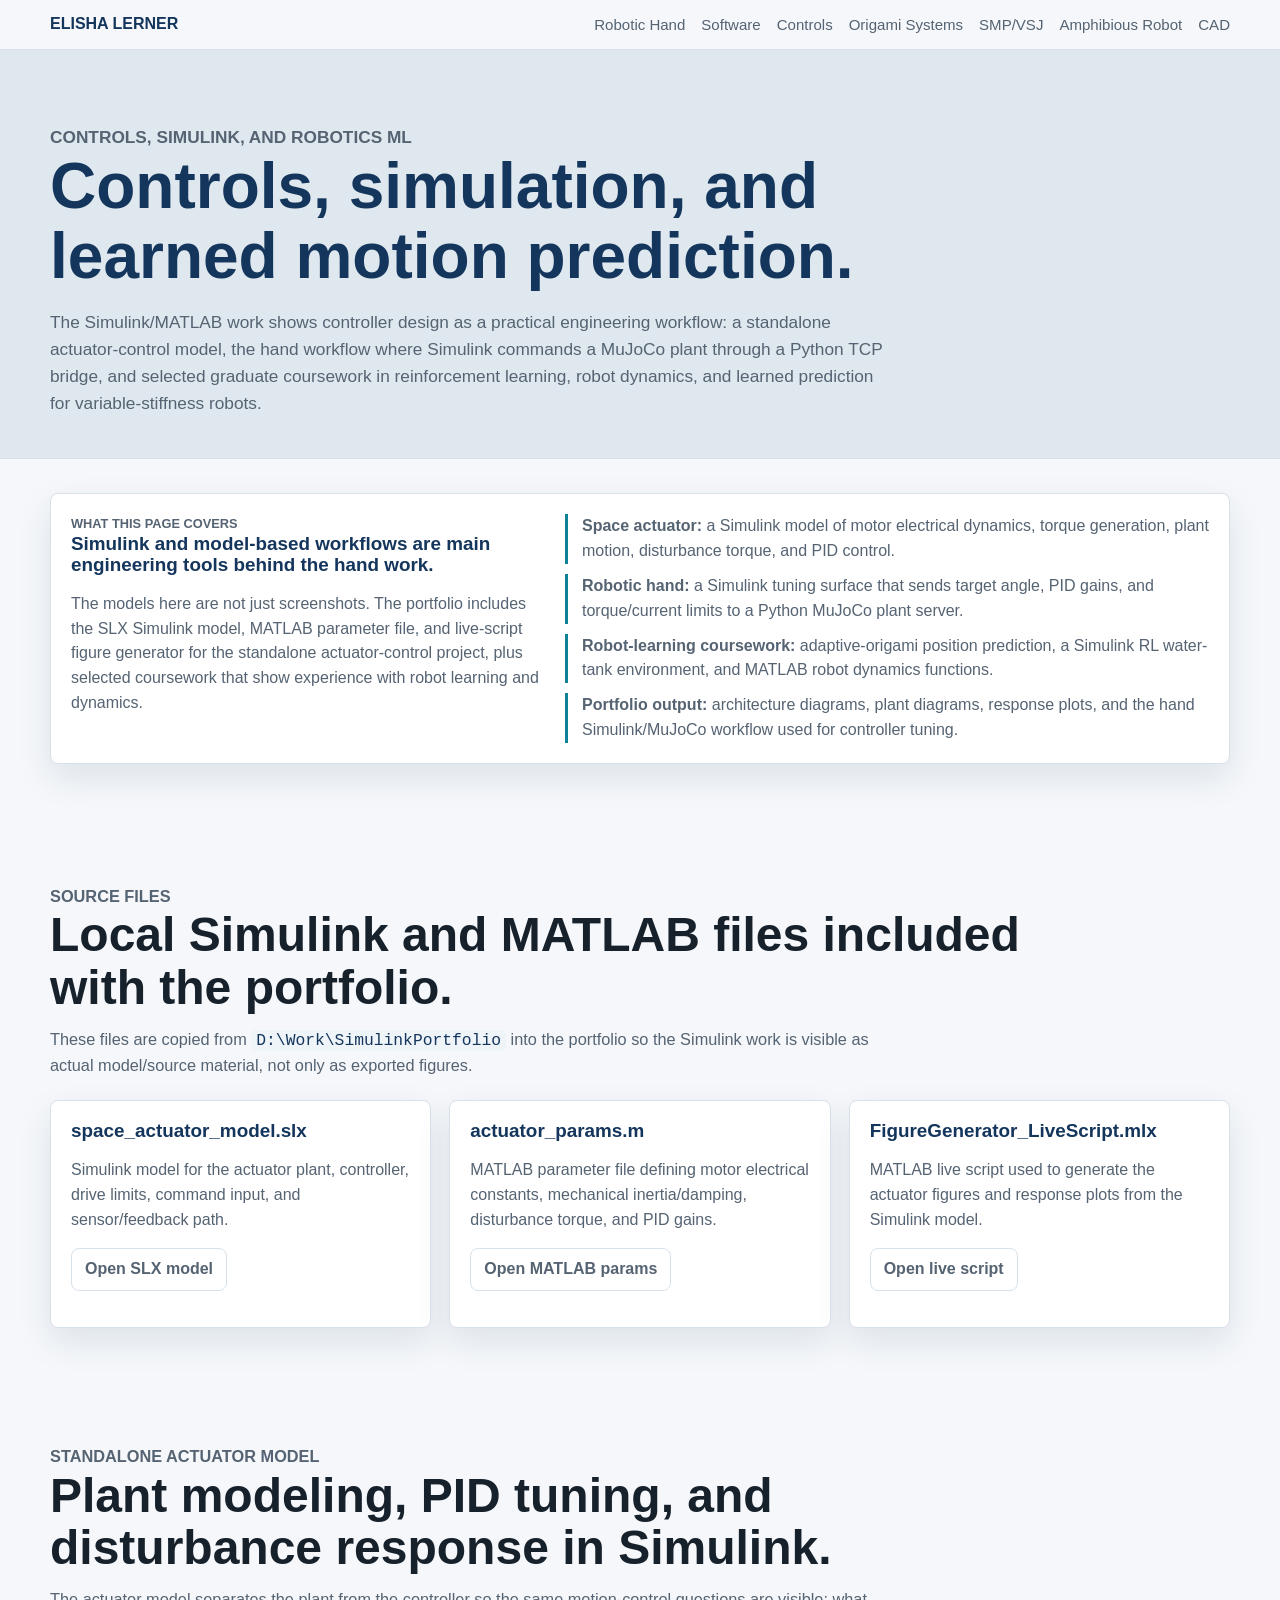
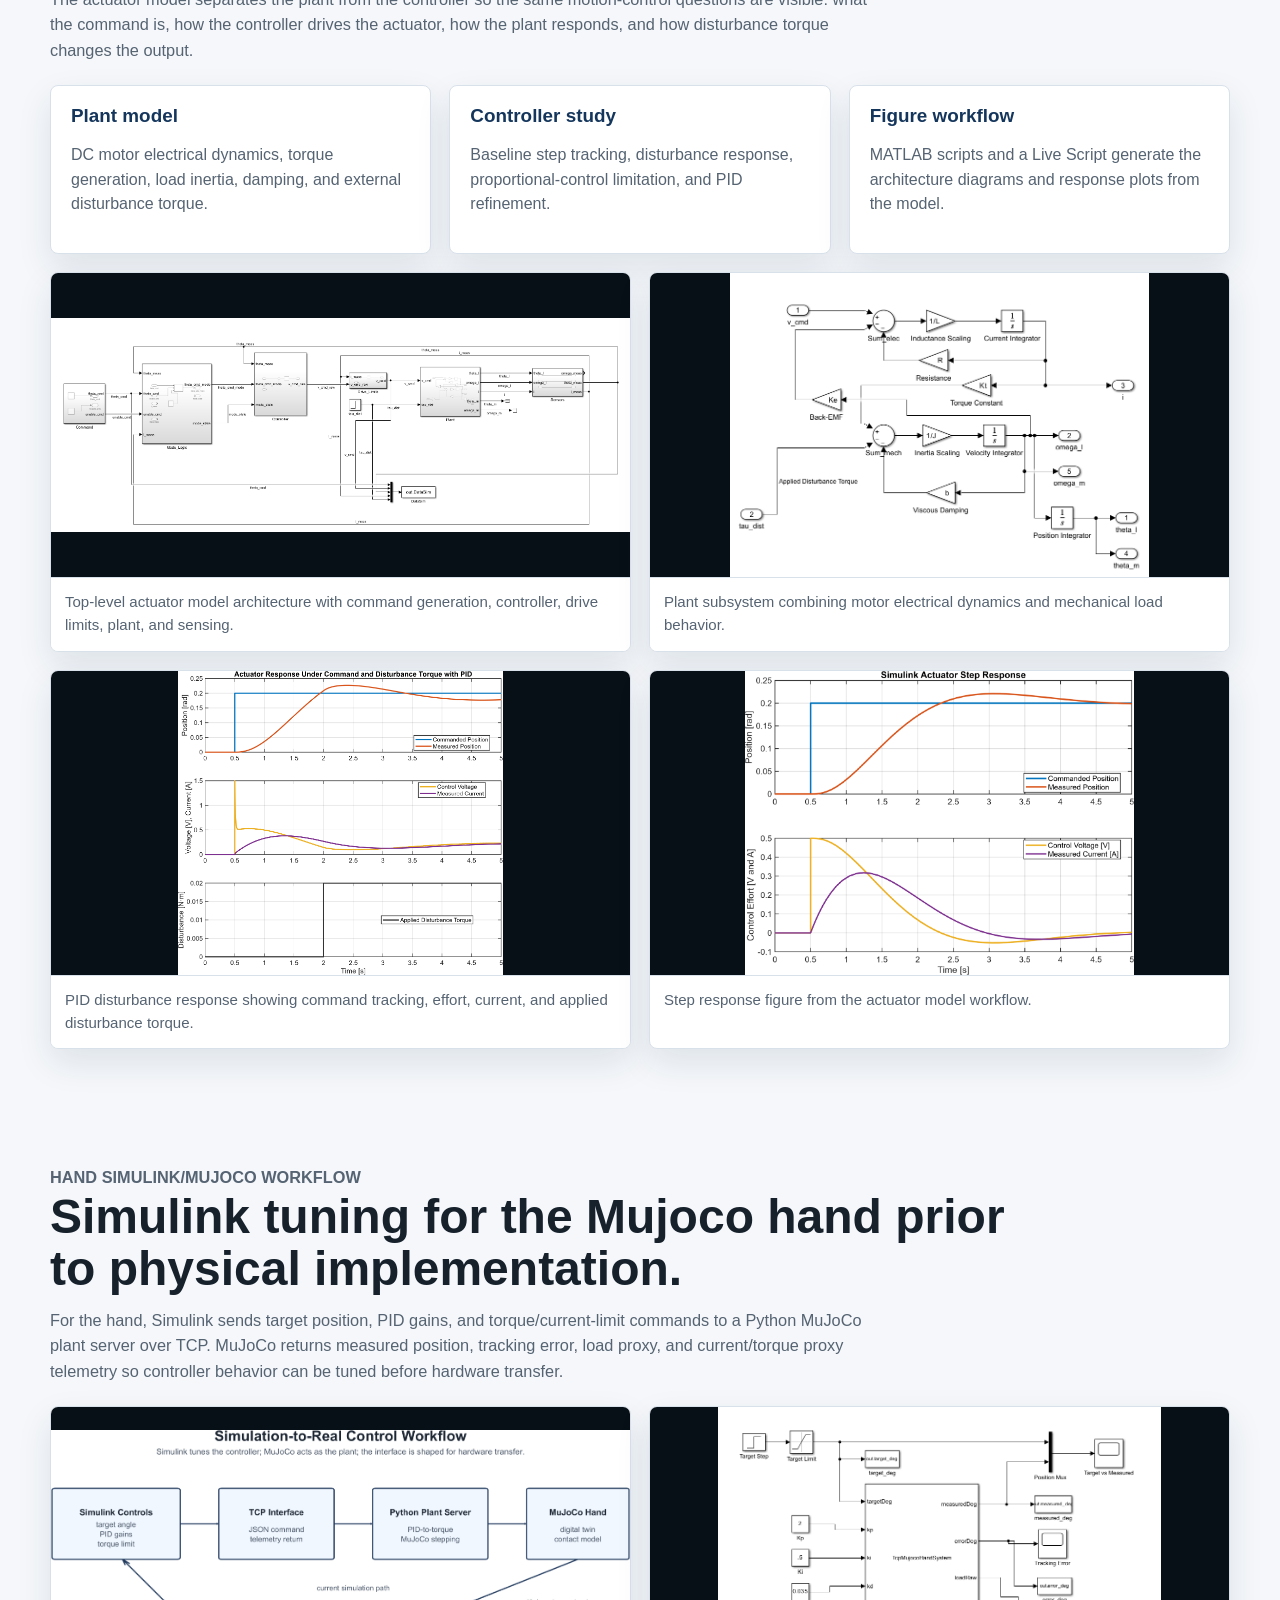
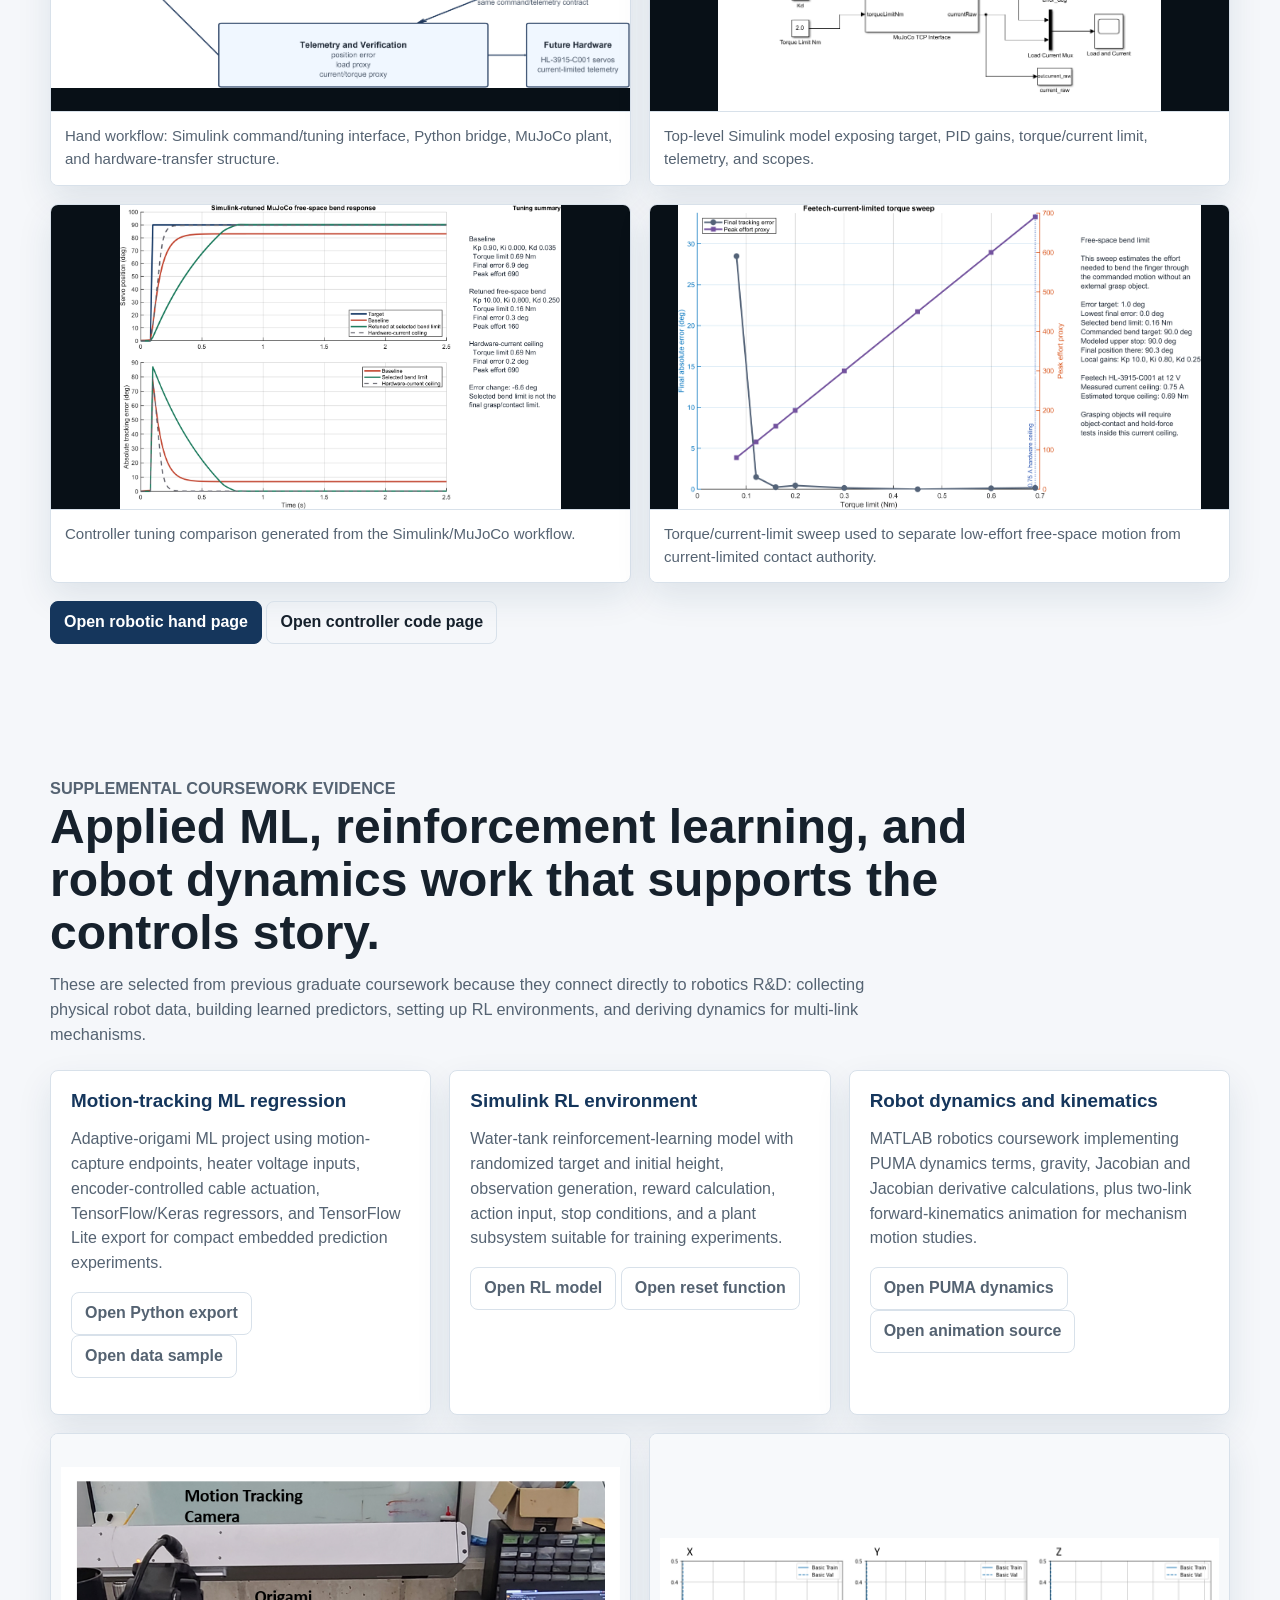
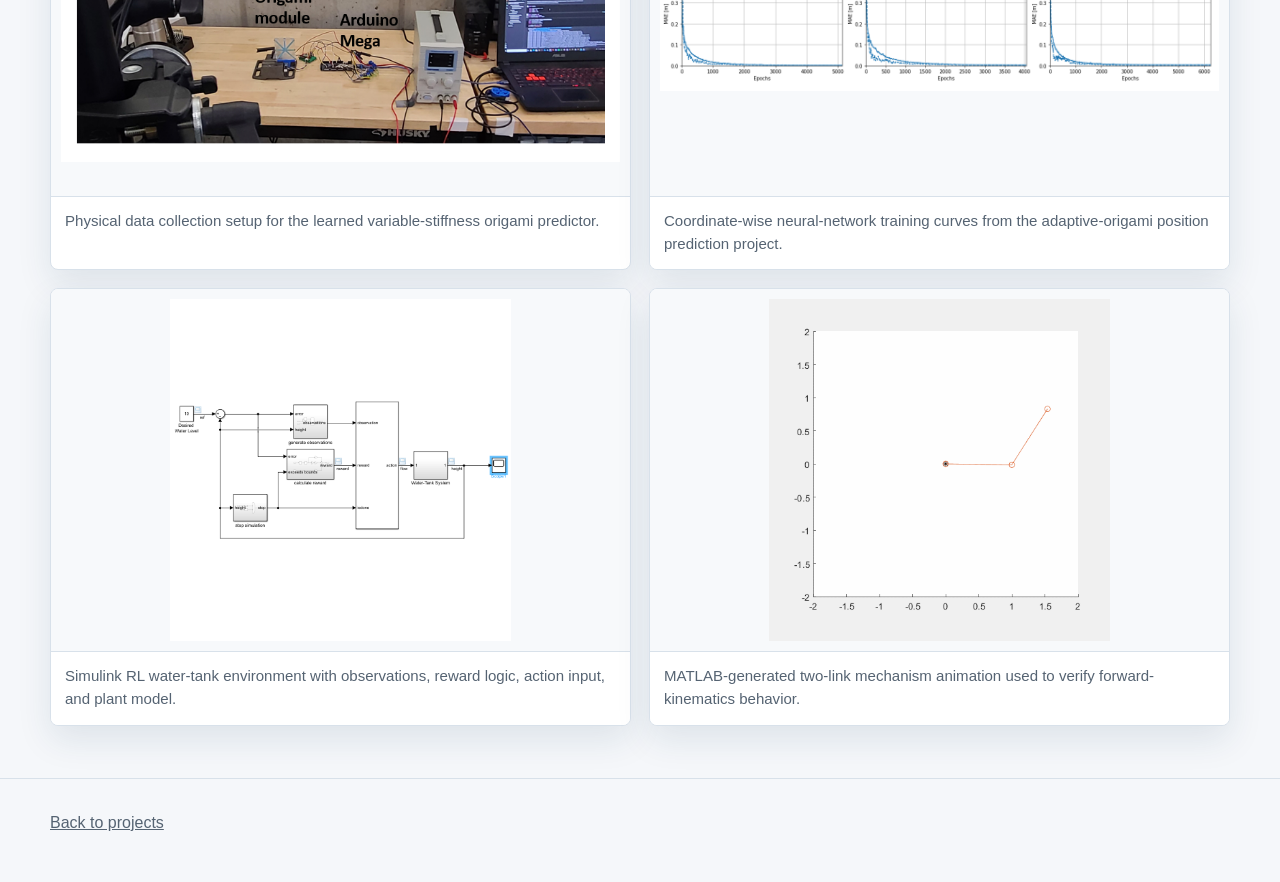
==== commit e4e99700: "Update motion tracking ML portfolio evidence" ====
--- a/controls.html
+++ b/controls.html
@@ -21,7 +21,7 @@
         <div>
           <p class="snapshot-label">What this page covers</p>
           <h3>Simulink and model-based workflows are main engineering tools behind the hand work.</h3>
-          <p>The models here are not just screenshots. The portfolio includes the SLX Simulink model, MATLAB parameter file, and live-script figure generator for the standalone actuator-control project, plus selected coursework artifacts that show breadth in robot learning and dynamics.</p>
+          <p>The models here are not just screenshots. The portfolio includes the SLX Simulink model, MATLAB parameter file, and live-script figure generator for the standalone actuator-control project, plus selected coursework that show experience with robot learning and dynamics.</p>
         </div>
         <ul>
           <li><strong>Space actuator:</strong> a Simulink model of motor electrical dynamics, torque generation, plant motion, disturbance torque, and PID control.</li>
@@ -67,7 +67,7 @@
     <section class="section">
       <div class="section-head">
         <p class="eyebrow">Hand Simulink/MuJoCo workflow</p>
-        <h2>Simulink is the tuning surface for the robotic hand digital twin.</h2>
+        <h2>Simulink tuning for the Mujoco hand prior to physical implementation.</h2>
         <p>For the hand, Simulink sends target position, PID gains, and torque/current-limit commands to a Python MuJoCo plant server over TCP. MuJoCo returns measured position, tracking error, load proxy, and current/torque proxy telemetry so controller behavior can be tuned before hardware transfer.</p>
       </div>
       <div class="grid-2">
@@ -83,13 +83,13 @@
       <div class="section-head">
         <p class="eyebrow">Supplemental coursework evidence</p>
         <h2>Applied ML, reinforcement learning, and robot dynamics work that supports the controls story.</h2>
-        <p>These artifacts are selected from previous graduate coursework because they connect directly to robotics R&amp;D: collecting physical robot data, building learned predictors, setting up RL environments, and deriving dynamics for multi-link mechanisms.</p>
+        <p>These are selected from previous graduate coursework because they connect directly to robotics R&amp;D: collecting physical robot data, building learned predictors, setting up RL environments, and deriving dynamics for multi-link mechanisms.</p>
       </div>
       <div class="grid-3">
         <div class="panel">
-          <h3>Learned position prediction</h3>
-          <p>Adaptive-origami ML project using motion-capture data, heater voltage inputs, encoder-controlled cable actuation, and compact TensorFlow Lite regressors to predict the final 3D position of a variable-stiffness module.</p>
-          <p><a class="button" href="assets/coursework/source/ml-position-data.csv">Open data sample</a> <a class="button" href="assets/coursework/source/motion-capture-csv-reader.m">Open MATLAB reader</a></p>
+          <h3>Motion-tracking ML regression</h3>
+          <p>Adaptive-origami ML project using motion-capture endpoints, heater voltage inputs, encoder-controlled cable actuation, TensorFlow/Keras regressors, and TensorFlow Lite export for compact embedded prediction experiments.</p>
+          <p><a class="button" href="assets/coursework/source/motion-tracking-ml-colab-export.py">Open Python export</a> <a class="button" href="assets/coursework/source/ml-position-data.csv">Open data sample</a></p>
         </div>
         <div class="panel">
           <h3>Simulink RL environment</h3>
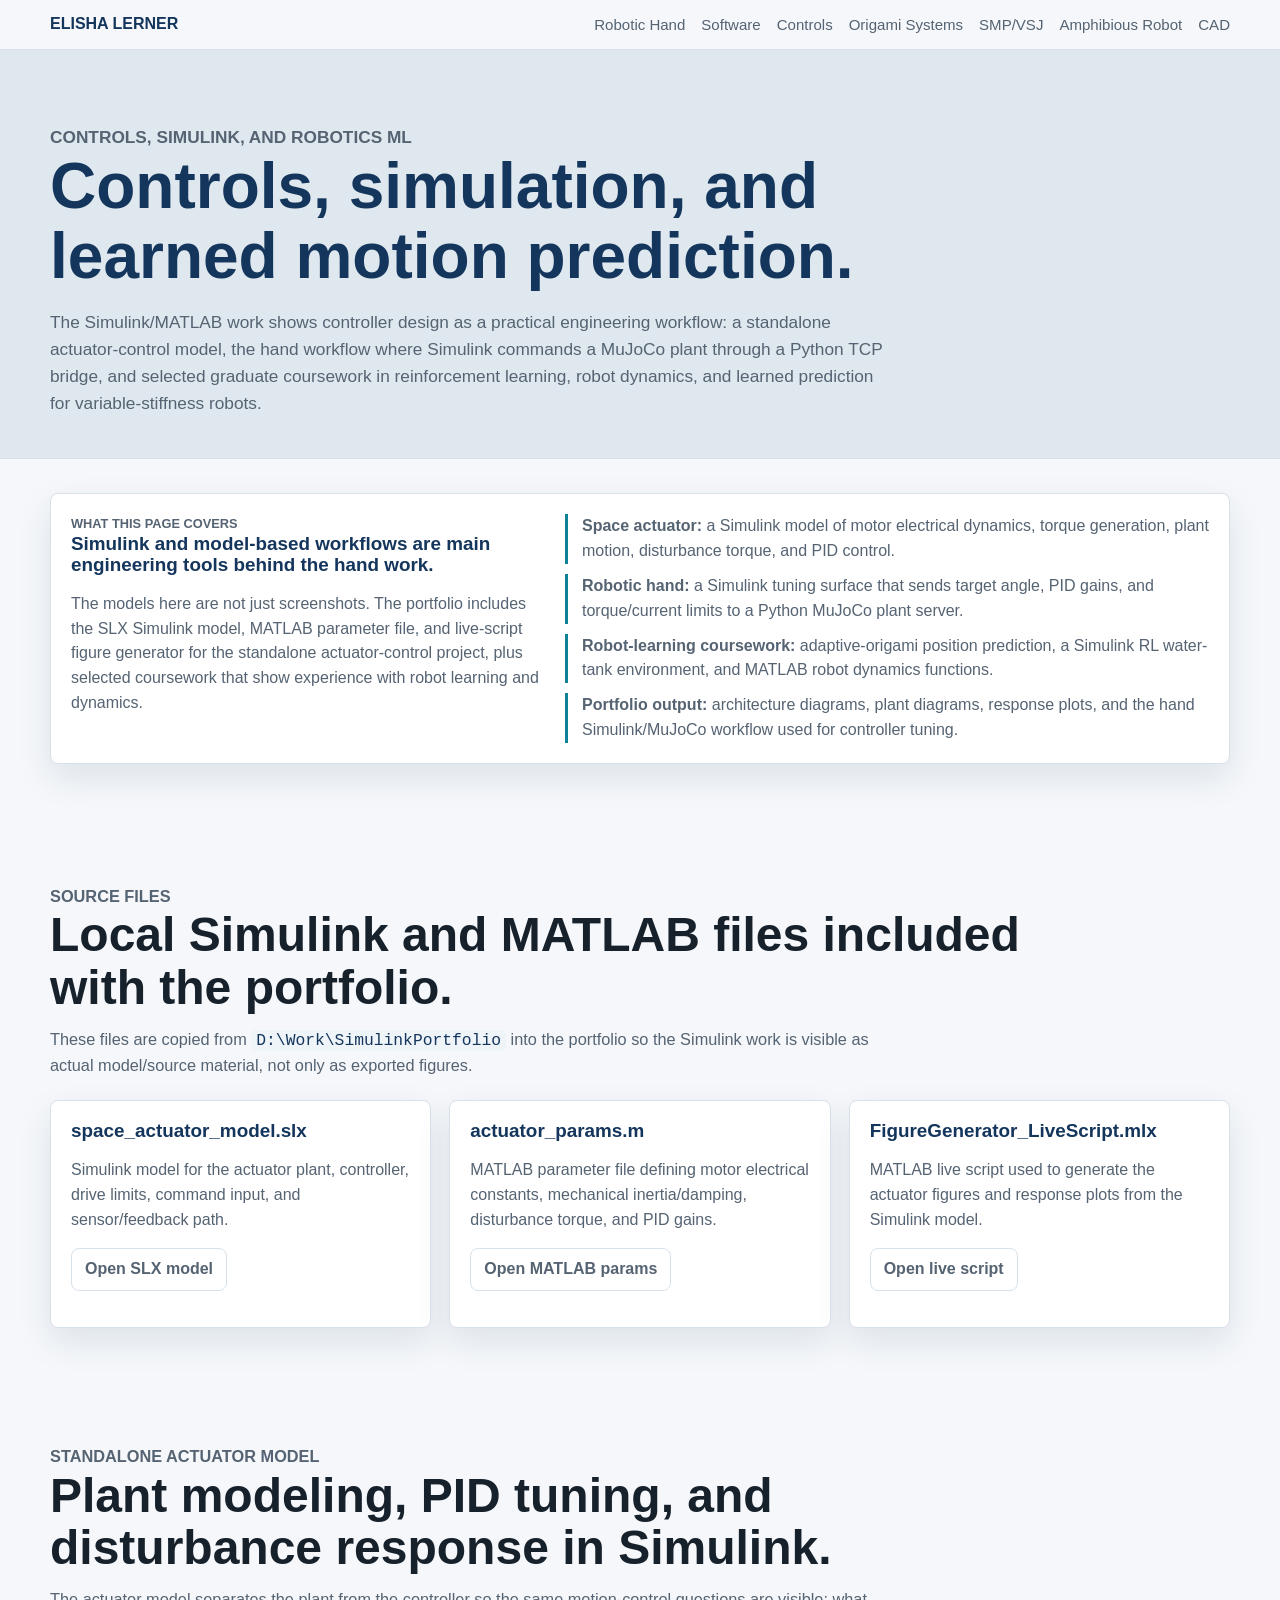
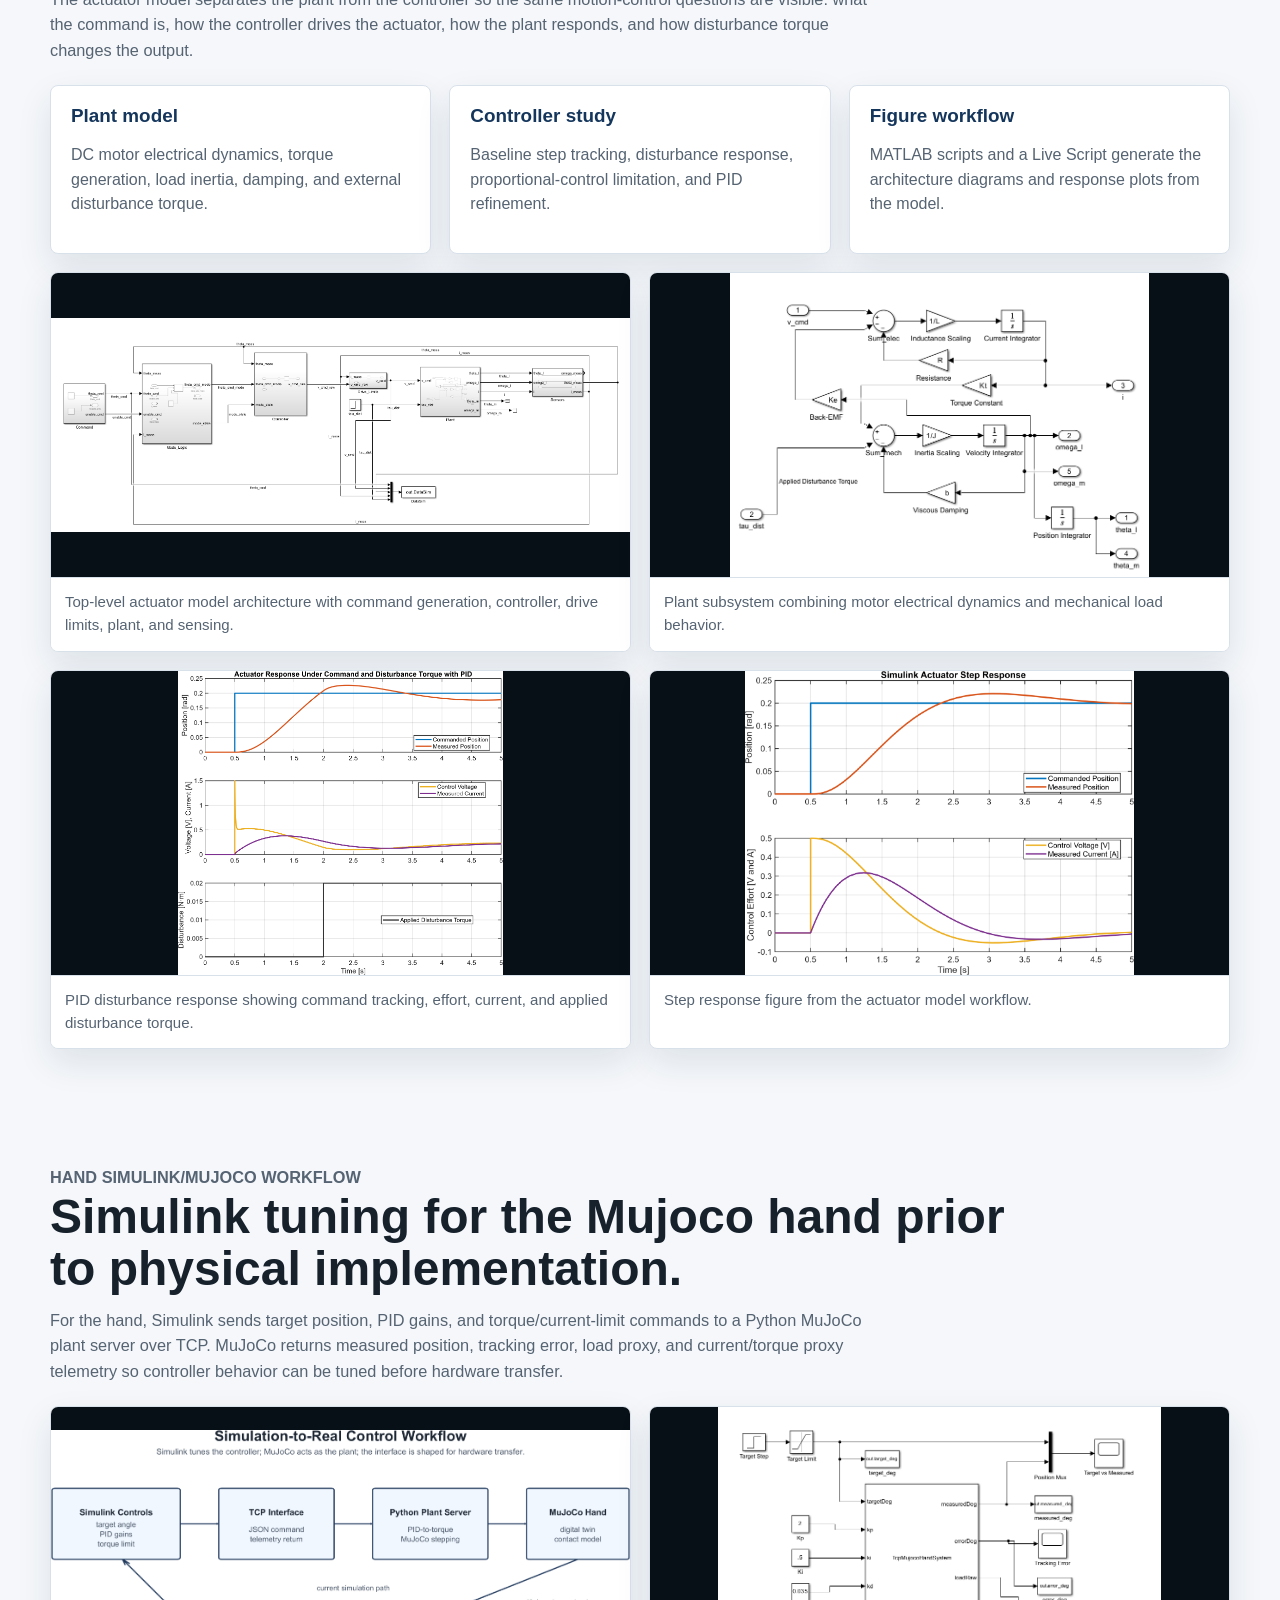
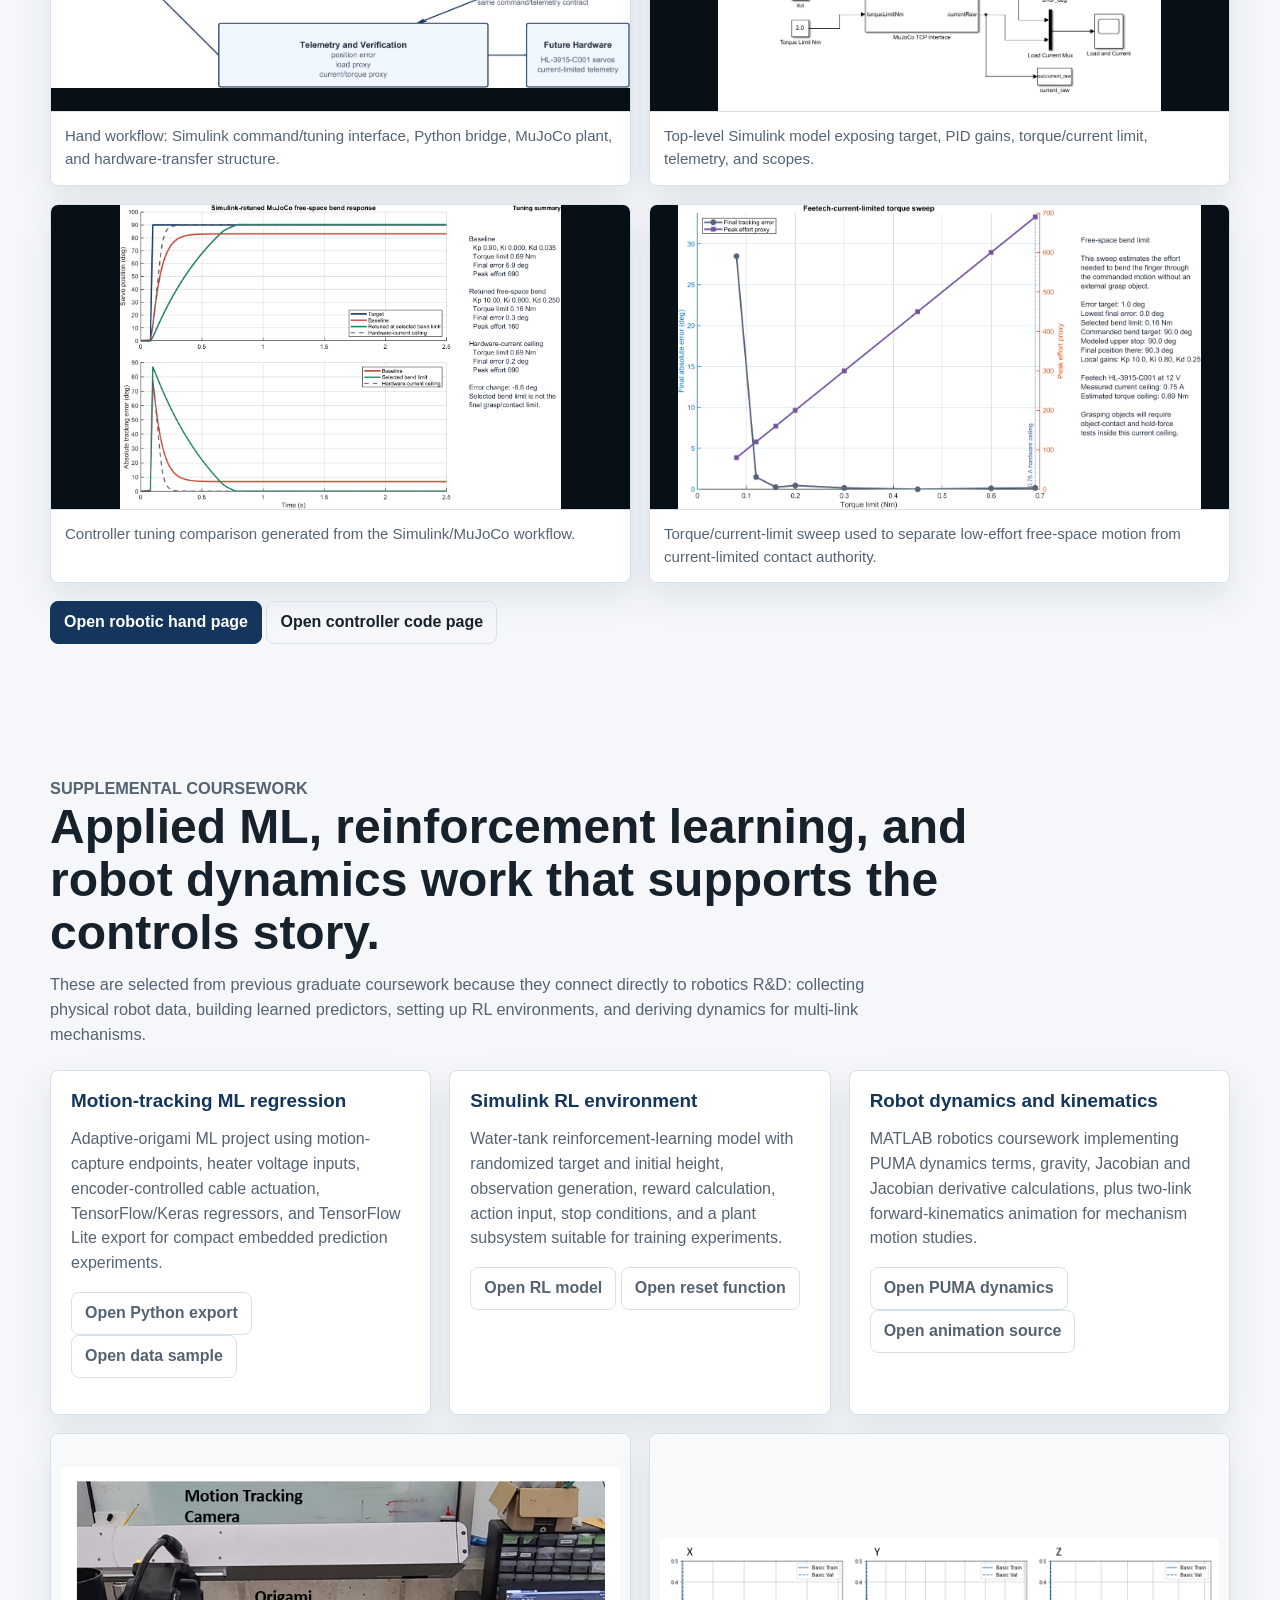
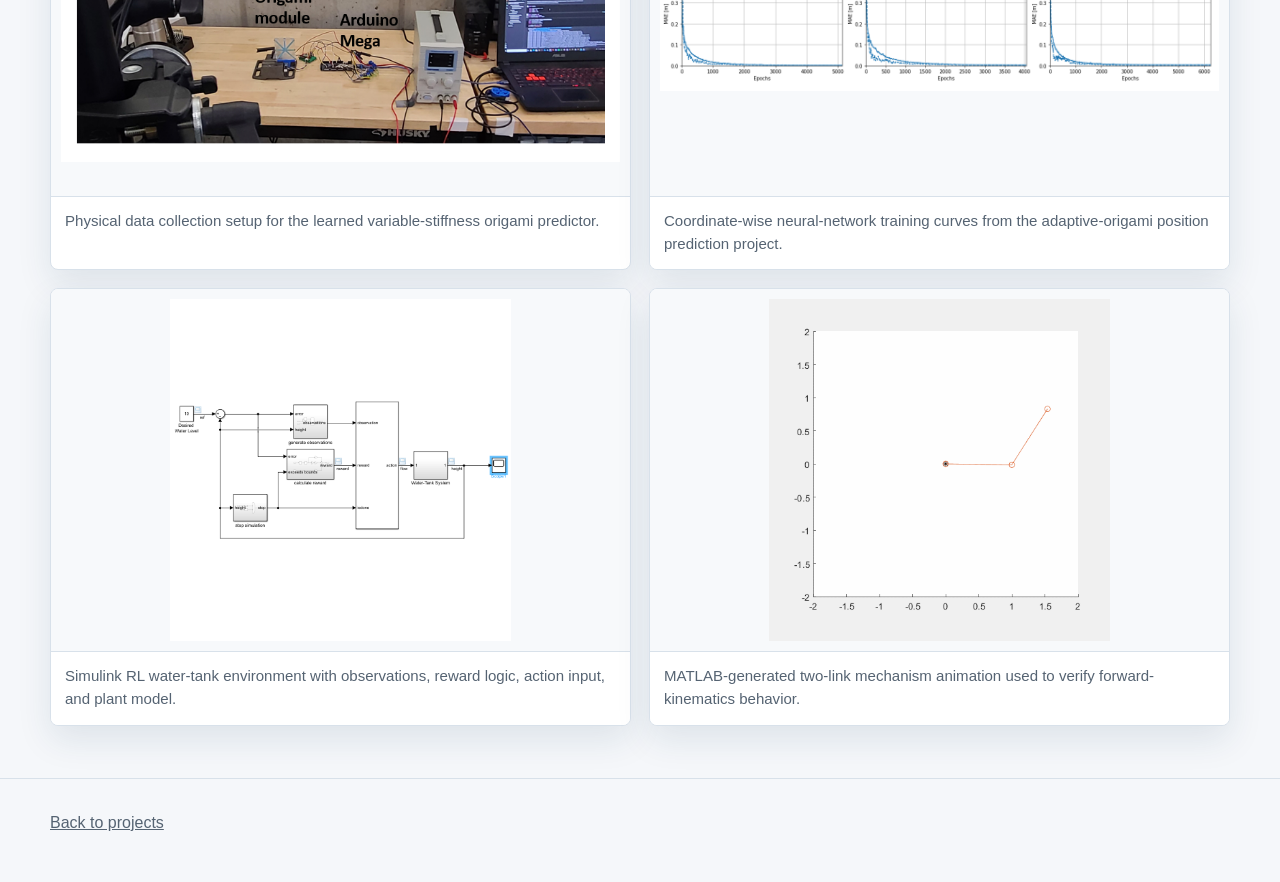
==== commit ff8d042d: "Update portfolio" ====
--- a/controls.html
+++ b/controls.html
@@ -81,7 +81,7 @@
 
     <section class="section" id="coursework-controls">
       <div class="section-head">
-        <p class="eyebrow">Supplemental coursework evidence</p>
+        <p class="eyebrow">Supplemental coursework</p>
         <h2>Applied ML, reinforcement learning, and robot dynamics work that supports the controls story.</h2>
         <p>These are selected from previous graduate coursework because they connect directly to robotics R&amp;D: collecting physical robot data, building learned predictors, setting up RL environments, and deriving dynamics for multi-link mechanisms.</p>
       </div>
